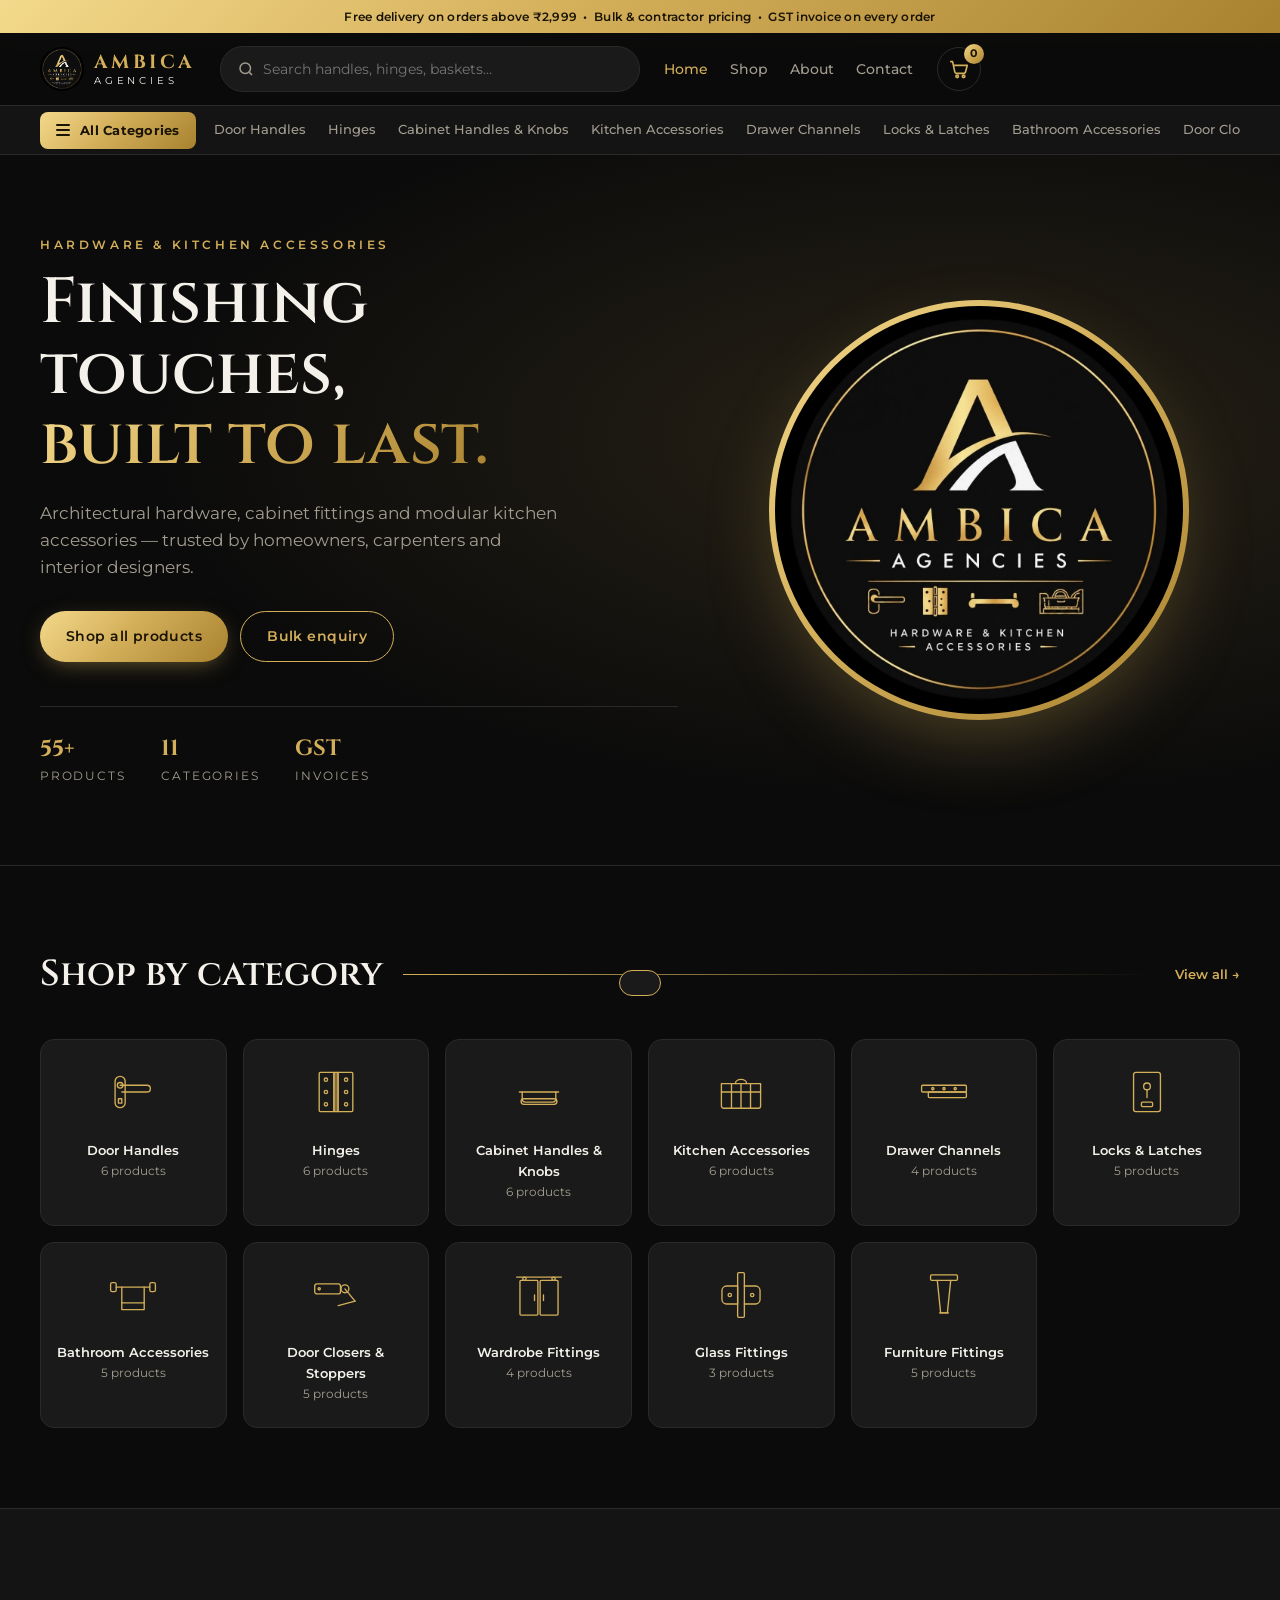
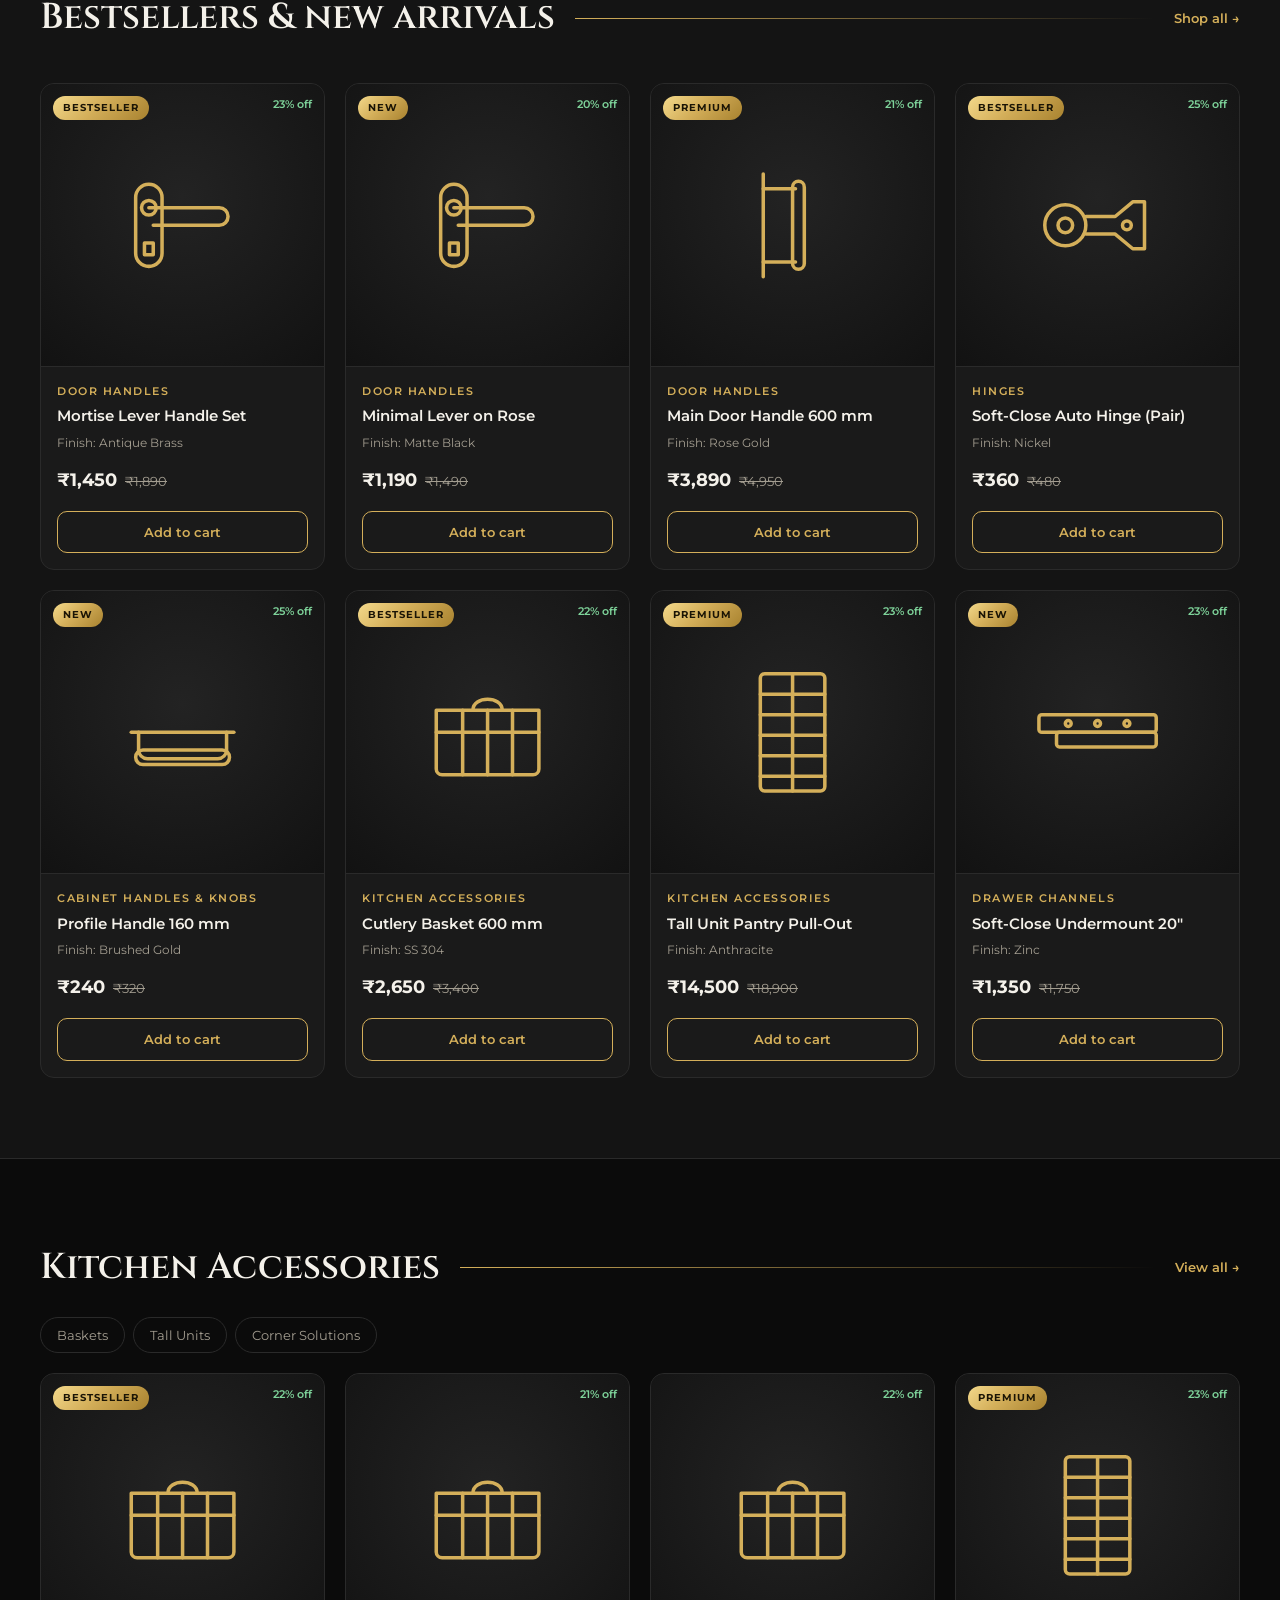
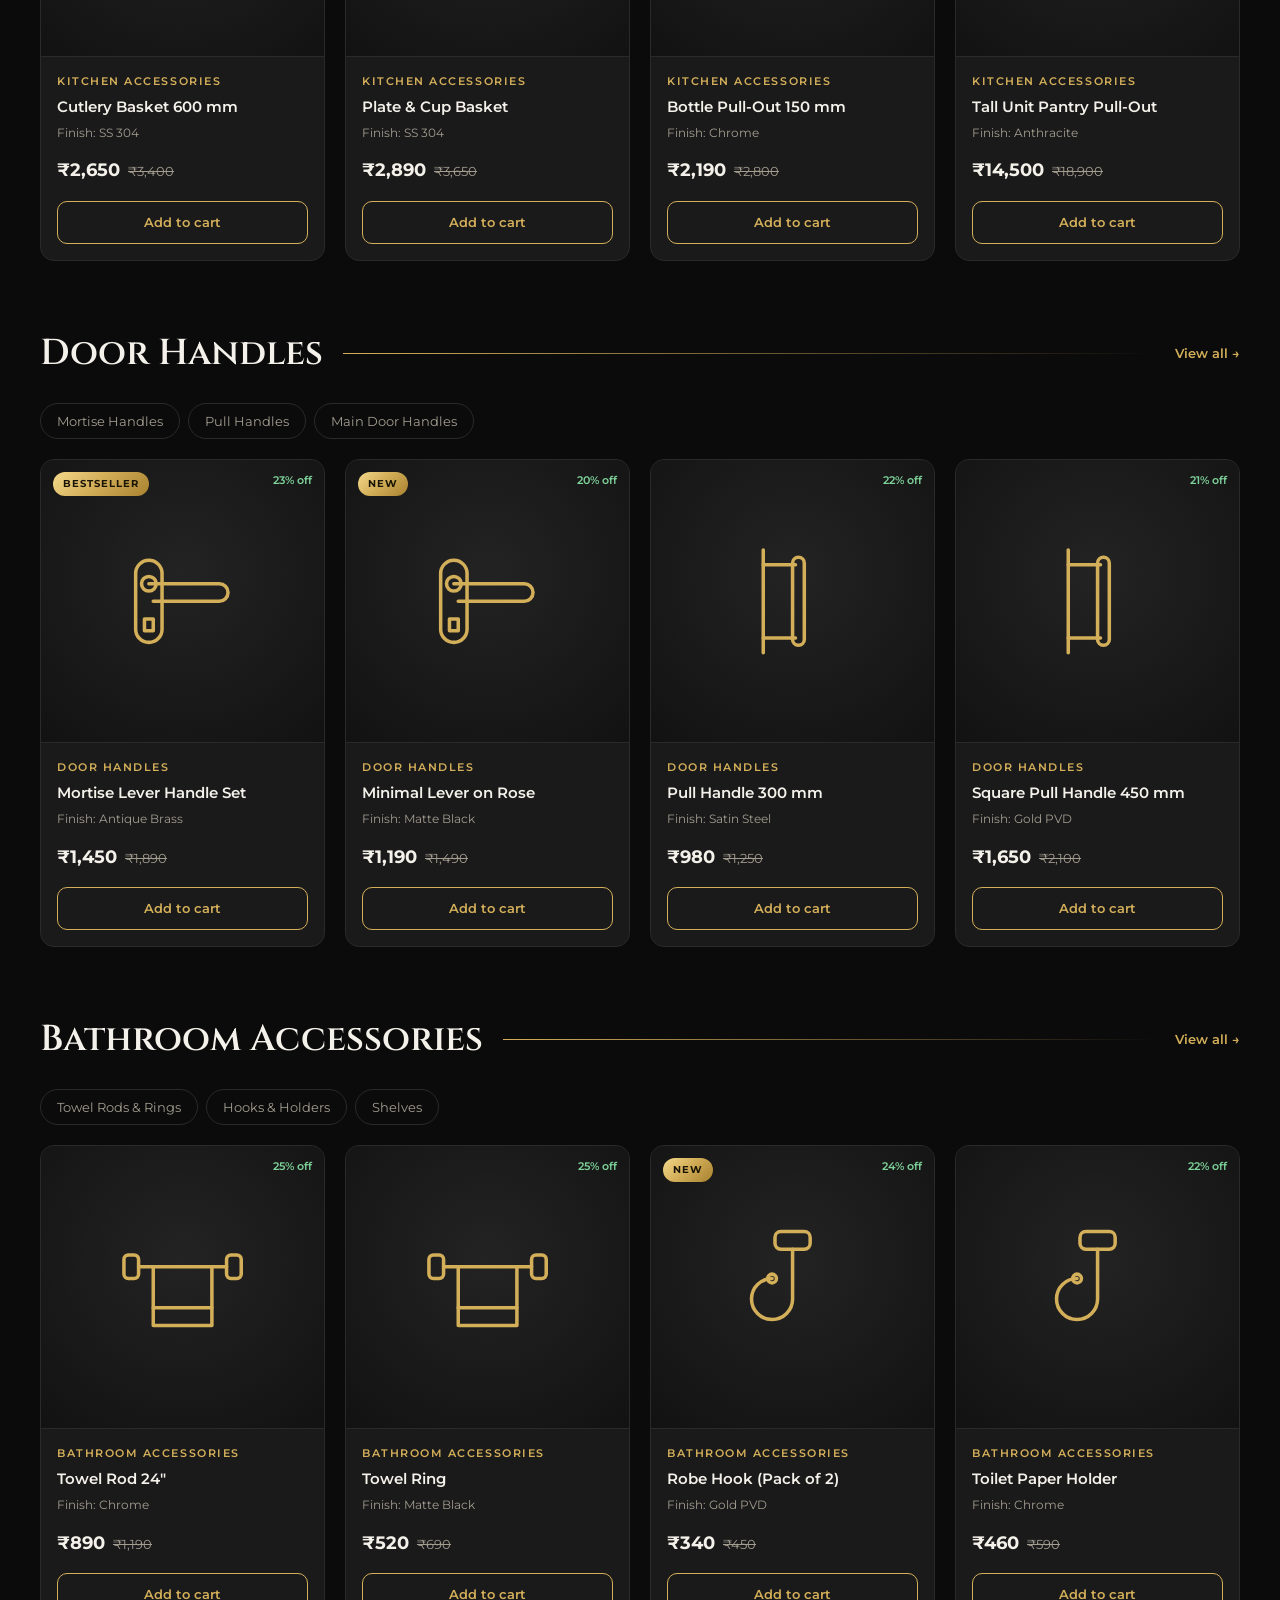
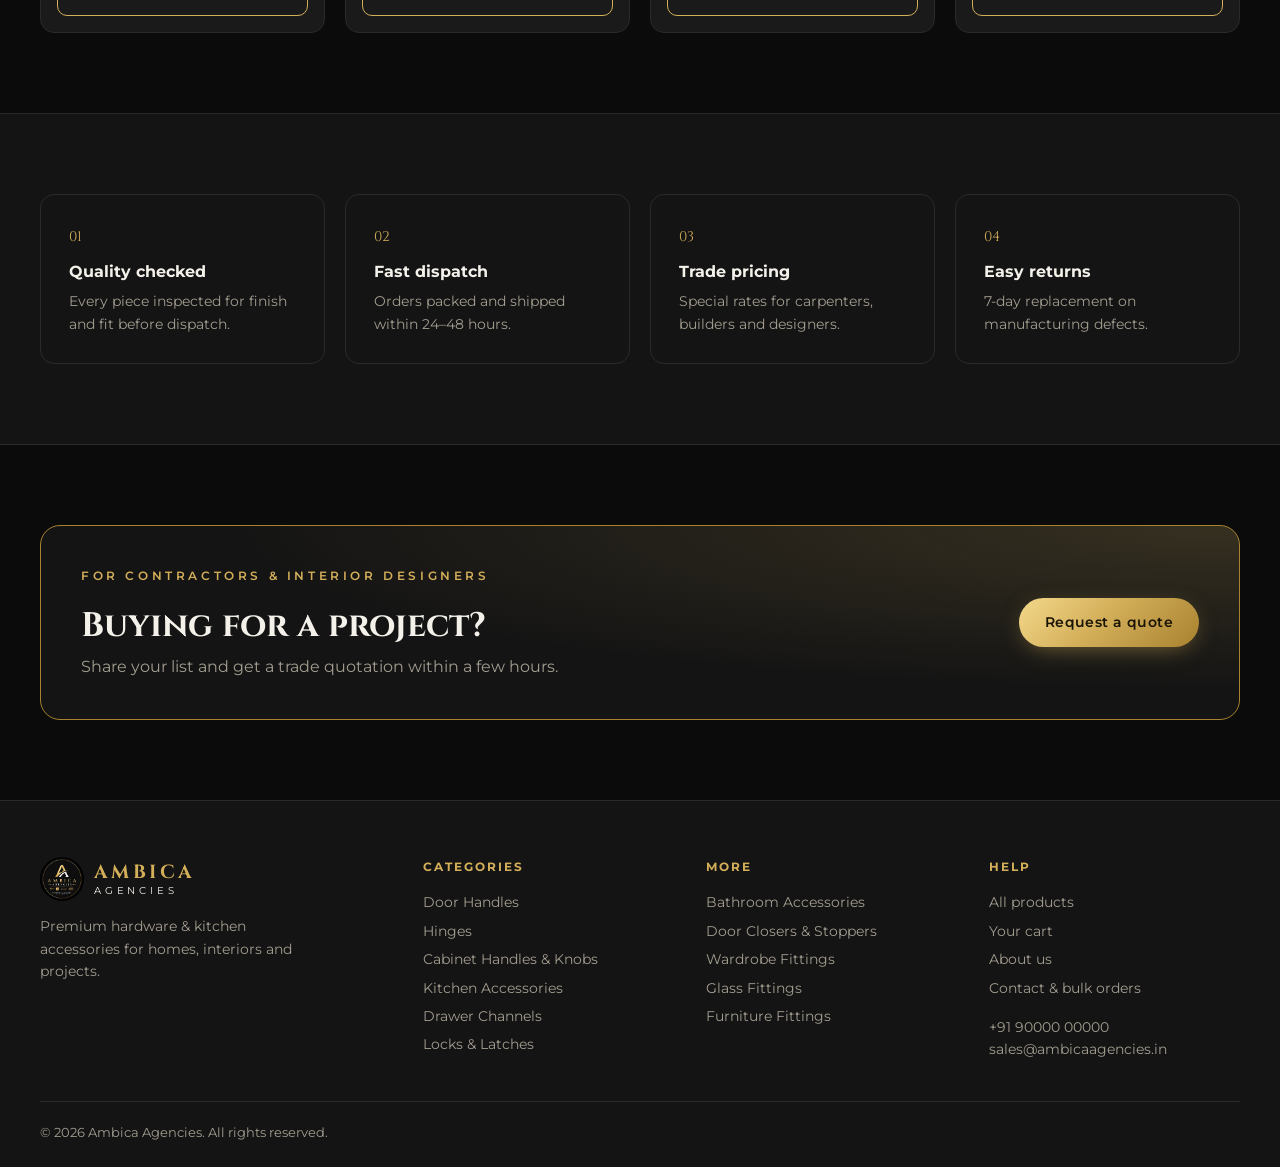
==== index.html @ d41da922 "Add Ambica Agencies online store Multi-page static e-commerce site: home, category/shop pages with f" ====
<!doctype html>
<html lang="en">
<head>
  <meta charset="utf-8" />
  <meta name="viewport" content="width=device-width, initial-scale=1" />
  <title>Ambica Agencies — Hardware & Kitchen Accessories</title>
  <meta name="description" content="Premium door handles, hinges, cabinet pulls, kitchen baskets and furniture hardware. Shop online from Ambica Agencies." />
  <link rel="icon" href="assets/logo.webp" />
  <link rel="preconnect" href="https://fonts.googleapis.com" />
  <link rel="preconnect" href="https://fonts.gstatic.com" crossorigin />
  <link href="https://fonts.googleapis.com/css2?family=Cinzel:wght@500;600;700&family=Montserrat:wght@400;500;600;700&display=swap" rel="stylesheet" />
  <link rel="stylesheet" href="css/styles.css" />
</head>
<body>
  <div id="site-header"></div>

  <main>
    <section class="hero">
      <div class="container hero-inner">
        <div class="hero-copy">
          <p class="eyebrow">Hardware & Kitchen Accessories</p>
          <h1>Finishing touches,<br /><span class="gold">built to last.</span></h1>
          <p class="lead">Architectural hardware, cabinet fittings and modular kitchen accessories — trusted by homeowners, carpenters and interior designers.</p>
          <div class="hero-cta">
            <a href="shop.html" class="btn btn-gold">Shop all products</a>
            <a href="contact.html" class="btn btn-ghost">Bulk enquiry</a>
          </div>
          <ul class="trust">
            <li><b id="productTotal">50+</b><span>Products</span></li>
            <li><b id="catTotal">11</b><span>Categories</span></li>
            <li><b>GST</b><span>Invoices</span></li>
          </ul>
        </div>
        <div class="hero-art">
          <div class="ring"><img src="assets/logo.webp" alt="Ambica Agencies logo" /></div>
        </div>
      </div>
    </section>

    <section class="section">
      <div class="container">
        <div class="section-head">
          <h2>Shop by category</h2>
          <span class="rule"></span>
          <a href="shop.html" class="see-all">View all →</a>
        </div>
        <div class="cat-grid" id="catGrid"></div>
      </div>
    </section>

    <section class="section section-alt">
      <div class="container">
        <div class="section-head">
          <h2>Bestsellers & new arrivals</h2>
          <span class="rule"></span>
          <a href="shop.html" class="see-all">Shop all →</a>
        </div>
        <div class="grid" id="featuredGrid"></div>
      </div>
    </section>

    <section class="section">
      <div class="container" id="catRows"></div>
    </section>

    <section class="section section-alt features">
      <div class="container feat-grid">
        <div class="feat"><span>01</span><h3>Quality checked</h3><p>Every piece inspected for finish and fit before dispatch.</p></div>
        <div class="feat"><span>02</span><h3>Fast dispatch</h3><p>Orders packed and shipped within 24–48 hours.</p></div>
        <div class="feat"><span>03</span><h3>Trade pricing</h3><p>Special rates for carpenters, builders and designers.</p></div>
        <div class="feat"><span>04</span><h3>Easy returns</h3><p>7-day replacement on manufacturing defects.</p></div>
      </div>
    </section>

    <section class="section">
      <div class="container cta-band">
        <div>
          <p class="eyebrow">For contractors & interior designers</p>
          <h2>Buying for a project?</h2>
          <p class="muted">Share your list and get a trade quotation within a few hours.</p>
        </div>
        <a href="contact.html" class="btn btn-gold">Request a quote</a>
      </div>
    </section>
  </main>

  <div id="site-footer"></div>

  <script src="js/data.js"></script>
  <script src="js/common.js"></script>
  <script>
    renderLayout("home");
    $("#productTotal").textContent = PRODUCTS.length + "+";
    $("#catTotal").textContent = CATEGORIES.length;

    $("#catGrid").innerHTML = CATEGORIES.map((c) => {
      const n = PRODUCTS.filter((x) => x.cat === c.id).length;
      return `<a href="${catUrl(c.id)}" class="cat">${icon(c.icon)}<h3>${c.name}</h3><p>${n} products</p></a>`;
    }).join("");

    $("#featuredGrid").innerHTML = PRODUCTS.filter((x) => x.badge).slice(0, 8).map(productCard).join("");

    // A few category showcase rows
    $("#catRows").innerHTML = ["kitchen", "door-handles", "bathroom"].map((id) => {
      const c = getCategory(id);
      return `<div class="cat-row">
        <div class="section-head"><h2>${c.name}</h2><span class="rule"></span><a href="${catUrl(id)}" class="see-all">View all →</a></div>
        <div class="sub-pills">${c.subs.map(([s, n]) => `<a href="${catUrl(id, s)}">${n}</a>`).join("")}</div>
        <div class="grid">${PRODUCTS.filter((x) => x.cat === id).slice(0, 4).map(productCard).join("")}</div>
      </div>`;
    }).join("");
  </script>
</body>
</html>
---- css/styles.css ----
:root {
  --black: #0b0b0b;
  --ink: #141414;
  --panel: #1a1a1a;
  --line: #2a2a2a;
  --gold: #d4af5a;
  --gold-2: #f3d98b;
  --gold-3: #a8822f;
  --gold-grad: linear-gradient(135deg, #f3d98b 0%, #d4af5a 45%, #a8822f 100%);
  --text: #f4f1ea;
  --muted: #a39d90;
  --cream: #f7f3ea;
  --radius: 14px;
  --serif: "Cinzel", Georgia, serif;
  --sans: "Montserrat", system-ui, sans-serif;
}

* { box-sizing: border-box; margin: 0; padding: 0; }
html { scroll-behavior: smooth; }
body { font-family: var(--sans); background: var(--black); color: var(--text); line-height: 1.6; -webkit-font-smoothing: antialiased; }
img { max-width: 100%; display: block; }
a { color: inherit; text-decoration: none; }
button { font: inherit; cursor: pointer; border: 0; background: none; color: inherit; }
.container { width: min(1200px, 100% - 32px); margin-inline: auto; }
.gold { background: var(--gold-grad); -webkit-background-clip: text; background-clip: text; color: transparent; }

.topbar { background: var(--gold-grad); color: #1a1405; font-size: 12px; font-weight: 600; text-align: center; padding: 7px 16px; letter-spacing: .02em; }

/* Header */
.header { position: sticky; top: 0; z-index: 30; background: rgba(11,11,11,.92); backdrop-filter: blur(10px); border-bottom: 1px solid var(--line); }
.header-inner { display: flex; align-items: center; gap: 24px; height: 72px; }
.brand { display: flex; align-items: center; gap: 10px; flex-shrink: 0; }
.brand img { width: 44px; height: 44px; border-radius: 50%; }
.brand-text { display: flex; flex-direction: column; line-height: 1; }
.brand-text b { font-family: var(--serif); font-size: 19px; letter-spacing: .18em; color: var(--gold); }
.brand-text small { font-size: 10px; letter-spacing: .38em; color: var(--text); margin-top: 4px; }
.search { flex: 1; max-width: 420px; display: flex; align-items: center; gap: 8px; background: var(--panel); border: 1px solid var(--line); border-radius: 999px; padding: 0 16px; transition: border-color .2s; }
.search:focus-within { border-color: var(--gold); }
.search svg { width: 18px; height: 18px; fill: none; stroke: var(--muted); stroke-width: 2; }
.search input { flex: 1; background: none; border: 0; outline: 0; color: var(--text); padding: 11px 0; font: inherit; font-size: 14px; }
.nav { display: flex; gap: 22px; font-size: 14px; font-weight: 500; }
.nav a { color: var(--muted); transition: color .2s; }
.nav a:hover, .nav a.active { color: var(--gold); }
.cart-btn { position: relative; width: 44px; height: 44px; border-radius: 50%; border: 1px solid var(--line); display: grid; place-items: center; transition: border-color .2s; }
.cart-btn:hover { border-color: var(--gold); }
.cart-btn svg { width: 22px; height: 22px; fill: none; stroke: var(--gold); stroke-width: 1.8; stroke-linecap: round; stroke-linejoin: round; }
.cart-count { position: absolute; top: -4px; right: -4px; min-width: 20px; height: 20px; padding: 0 5px; border-radius: 999px; background: var(--gold-grad); color: #1a1405; font-size: 11px; font-weight: 700; display: grid; place-items: center; }
.cart-count.bump { animation: bump .35s ease; }
@keyframes bump { 50% { transform: scale(1.35); } }

/* Buttons */
.btn { display: inline-flex; align-items: center; justify-content: center; gap: 8px; padding: 13px 26px; border-radius: 999px; font-weight: 600; font-size: 14px; letter-spacing: .03em; transition: transform .15s, box-shadow .2s, background .2s; }
.btn:active { transform: scale(.97); }
.btn-gold { background: var(--gold-grad); color: #1a1405; box-shadow: 0 6px 24px -8px rgba(212,175,90,.6); }
.btn-gold:hover { box-shadow: 0 8px 30px -6px rgba(212,175,90,.8); }
.btn-ghost { border: 1px solid var(--gold); color: var(--gold); }
.btn-ghost:hover { background: rgba(212,175,90,.1); }
.btn-block { width: 100%; }

/* Hero */
.hero { position: relative; overflow: hidden; background: radial-gradient(ellipse at 75% 40%, rgba(212,175,90,.14), transparent 60%), var(--black); border-bottom: 1px solid var(--line); }
.hero-inner { display: grid; grid-template-columns: 1.1fr .9fr; gap: 40px; align-items: center; padding: 80px 0; }
.eyebrow { font-size: 12px; letter-spacing: .3em; text-transform: uppercase; color: var(--gold); font-weight: 600; margin-bottom: 14px; }
.hero h1 { font-family: var(--serif); font-size: clamp(36px, 5.5vw, 64px); line-height: 1.1; font-weight: 600; margin-bottom: 20px; }
.lead { color: var(--muted); font-size: 17px; max-width: 520px; margin-bottom: 30px; }
.hero-cta { display: flex; gap: 12px; flex-wrap: wrap; }
.trust { list-style: none; display: flex; gap: 36px; margin-top: 44px; padding-top: 24px; border-top: 1px solid var(--line); }
.trust li { display: flex; flex-direction: column; }
.trust b { font-family: var(--serif); font-size: 22px; color: var(--gold); }
.trust span { font-size: 12px; color: var(--muted); text-transform: uppercase; letter-spacing: .15em; }
.hero-art { display: grid; place-items: center; }
.ring { width: min(420px, 100%); aspect-ratio: 1; border-radius: 50%; padding: 6px; background: var(--gold-grad); box-shadow: 0 30px 80px -20px rgba(212,175,90,.35); animation: float 6s ease-in-out infinite; }
.ring img { width: 100%; height: 100%; border-radius: 50%; object-fit: cover; }
@keyframes float { 50% { transform: translateY(-12px); } }

/* Sections */
.section { padding: 80px 0; }
.section-alt { background: var(--ink); border-block: 1px solid var(--line); }
.section-head { display: flex; align-items: center; gap: 20px; margin-bottom: 36px; }
.section-head h2, .about h2, .contact h2 { font-family: var(--serif); font-size: clamp(26px, 3vw, 36px); font-weight: 600; }
.rule { flex: 1; height: 1px; background: linear-gradient(90deg, var(--gold), transparent); }

/* Categories */
.cat-grid { display: grid; grid-template-columns: repeat(auto-fill, minmax(170px, 1fr)); gap: 16px; }
.cat { background: var(--panel); border: 1px solid var(--line); border-radius: var(--radius); padding: 24px 14px; text-align: center; transition: border-color .2s, transform .2s; }
.cat:hover { border-color: var(--gold); transform: translateY(-4px); }
.cat svg { width: 56px; height: 56px; margin: 0 auto 12px; }
.cat h3 { font-size: 13px; font-weight: 600; }
.cat p { font-size: 12px; color: var(--muted); }
.icon-svg { fill: none; stroke: var(--gold); stroke-width: 2.4; stroke-linecap: round; stroke-linejoin: round; }

/* Toolbar */
.toolbar { display: flex; justify-content: space-between; align-items: center; gap: 16px; flex-wrap: wrap; margin-bottom: 12px; }
.chips { display: flex; gap: 8px; flex-wrap: wrap; }
.chip { padding: 8px 16px; border-radius: 999px; border: 1px solid var(--line); font-size: 13px; font-weight: 500; color: var(--muted); transition: all .2s; }
.chip:hover { color: var(--text); border-color: var(--muted); }
.chip.active { background: var(--gold-grad); color: #1a1405; border-color: transparent; }
.sort { font-size: 13px; color: var(--muted); display: flex; align-items: center; gap: 8px; }
.sort select, .form input, .form textarea, .form select { background: var(--panel); color: var(--text); border: 1px solid var(--line); border-radius: 10px; padding: 9px 12px; font: inherit; font-size: 14px; outline: 0; }
.sort select:focus, .form input:focus, .form textarea:focus { border-color: var(--gold); }
.result-count { font-size: 13px; color: var(--muted); margin-bottom: 20px; }

/* Product grid */
.grid { display: grid; grid-template-columns: repeat(auto-fill, minmax(240px, 1fr)); gap: 20px; }
.card { background: var(--panel); border: 1px solid var(--line); border-radius: var(--radius); }
.product { display: flex; flex-direction: column; overflow: hidden; transition: border-color .2s, transform .2s, box-shadow .2s; }
.product:hover { border-color: rgba(212,175,90,.6); transform: translateY(-4px); box-shadow: 0 20px 40px -20px rgba(0,0,0,.8); }
.thumb { position: relative; aspect-ratio: 1; background: radial-gradient(circle at 50% 40%, #232323, #121212); display: grid; place-items: center; cursor: pointer; border-bottom: 1px solid var(--line); }
.thumb svg { width: 52%; height: 52%; transition: transform .3s; }
.product:hover .thumb svg { transform: scale(1.06); }
.badge { position: absolute; top: 12px; left: 12px; font-size: 10px; font-weight: 700; letter-spacing: .1em; text-transform: uppercase; padding: 4px 10px; border-radius: 999px; background: var(--gold-grad); color: #1a1405; }
.off { position: absolute; top: 12px; right: 12px; font-size: 11px; font-weight: 600; color: #7ed39a; }
.p-body { padding: 16px; display: flex; flex-direction: column; gap: 6px; flex: 1; }
.p-cat { display: block; font-size: 11px; color: var(--gold); text-transform: uppercase; letter-spacing: .14em; font-weight: 600; }
.p-name { display: block; font-size: 15px; font-weight: 600; line-height: 1.35; cursor: pointer; }
.p-finish { font-size: 12px; color: var(--muted); }
.p-price { display: flex; align-items: baseline; gap: 8px; margin-top: auto; padding-top: 8px; }
.p-price b { font-size: 18px; }
.p-price s { font-size: 13px; color: var(--muted); }
.add-btn { margin-top: 10px; padding: 10px; border-radius: 10px; border: 1px solid var(--gold); color: var(--gold); font-weight: 600; font-size: 13px; transition: all .2s; }
.add-btn:hover { background: var(--gold-grad); color: #1a1405; border-color: transparent; }
.empty { grid-column: 1/-1; text-align: center; color: var(--muted); padding: 60px 0; }

/* Features */
.feat-grid { display: grid; grid-template-columns: repeat(4, 1fr); gap: 20px; }
.feat { padding: 28px; border: 1px solid var(--line); border-radius: var(--radius); }
.feat span { font-family: var(--serif); color: var(--gold); font-size: 14px; }
.feat h3 { font-size: 16px; margin: 10px 0 6px; }
.feat p { font-size: 14px; color: var(--muted); }

/* About & contact */
.about { display: grid; grid-template-columns: 1.4fr .6fr; gap: 60px; align-items: center; }
.about p:not(.eyebrow) { color: var(--muted); margin-top: 16px; font-size: 16px; max-width: 640px; }
.about-logo { width: 240px; border-radius: 50%; justify-self: center; opacity: .95; }
.contact { display: grid; grid-template-columns: 1fr 1fr; gap: 48px; align-items: start; }
.contact-list { list-style: none; margin-top: 24px; display: grid; gap: 18px; }
.contact-list li { display: flex; flex-direction: column; }
.contact-list b { font-size: 12px; text-transform: uppercase; letter-spacing: .15em; color: var(--gold); }
.contact-list span { color: var(--muted); }
.form { padding: 28px; display: grid; gap: 12px; }
.form h3 { font-family: var(--serif); font-size: 20px; margin-bottom: 4px; }
.form textarea { resize: vertical; }


/* Shared bits reused by cart & checkout */
.qty { display: inline-flex; align-items: center; border: 1px solid var(--line); border-radius: 999px; }
.qty button { width: 34px; height: 34px; font-size: 16px; color: var(--gold); }
.qty span { min-width: 28px; text-align: center; font-weight: 600; font-size: 14px; }
.line-item { display: grid; grid-template-columns: 72px 1fr auto; gap: 16px; align-items: center; padding: 16px 0; border-bottom: 1px solid var(--line); }
.line-item:last-child { border-bottom: 0; }
.mini { width: 72px; height: 72px; border-radius: 10px; background: #1d1d1d; display: grid; place-items: center; flex-shrink: 0; }
.mini svg { width: 68%; height: 68%; }
.line-item h4 { font-size: 15px; font-weight: 600; line-height: 1.3; }
.line-item h4:hover { color: var(--gold); }
.line-item small { color: var(--muted); font-size: 12px; display: block; margin: 2px 0 8px; }
.line-item .right { text-align: right; display: grid; gap: 6px; justify-items: end; }
.remove { font-size: 12px; color: var(--muted); text-decoration: underline; }
.remove:hover { color: #e57373; }
.sum-row { display: flex; justify-content: space-between; font-size: 14px; color: var(--muted); }
.sum-row.total { color: var(--text); font-weight: 700; font-size: 17px; padding-top: 10px; border-top: 1px dashed var(--line); }
.sum-row small { font-weight: 400; color: var(--muted); font-size: 12px; }
.ship-note { font-size: 12px; color: var(--gold); }
.pay-opts { display: grid; gap: 8px; }
.checkout-form .pay-opt { display: flex; align-items: center; gap: 10px; border: 1px solid var(--line); border-radius: 10px; padding: 12px 14px; font-size: 14px; color: var(--text); cursor: pointer; flex-wrap: wrap; }
.pay-opt:has(input:checked) { border-color: var(--gold); background: rgba(212,175,90,.07); }
.form .pay-opt input { accent-color: var(--gold); width: 16px; height: 16px; padding: 0; margin: 0; }
.back-link { font-size: 13px; color: var(--muted); text-decoration: underline; justify-self: start; }
.success { text-align: center; padding: 56px 24px; display: grid; gap: 14px; justify-items: center; max-width: 620px; margin: 0 auto; }
.success h2 { font-family: var(--serif); }
.success .tick { width: 72px; height: 72px; border-radius: 50%; background: var(--gold-grad); display: grid; place-items: center; color: #1a1405; font-size: 34px; font-weight: 700; }

.toast { position: fixed; bottom: 24px; left: 50%; transform: translate(-50%, 120px); background: var(--panel); border: 1px solid var(--gold); color: var(--text); padding: 12px 20px; border-radius: 999px; font-size: 14px; z-index: 60; transition: transform .3s; white-space: nowrap; }
.toast.show { transform: translate(-50%, 0); }
.toast a { color: var(--gold); font-weight: 600; margin-left: 8px; text-decoration: underline; }

/* ---------- Category bar & mega menu ---------- */
.catnav { background: var(--ink); border-bottom: 1px solid var(--line); position: sticky; top: 72px; z-index: 25; }
.catnav-inner { display: flex; align-items: center; gap: 18px; height: 48px; }
.allcats { position: relative; flex-shrink: 0; height: 100%; display: flex; align-items: center; }
.allcats-btn { display: flex; align-items: center; gap: 10px; background: var(--gold-grad); color: #1a1405; font-weight: 700; font-size: 13px; padding: 8px 16px; border-radius: 8px; letter-spacing: .02em; }
.burger, .burger::before, .burger::after { display: block; width: 14px; height: 2px; background: currentColor; border-radius: 2px; position: relative; }
.burger::before, .burger::after { content: ""; position: absolute; left: 0; }
.burger::before { top: -5px; } .burger::after { top: 5px; }
.mega { position: absolute; top: 100%; left: 0; width: min(960px, calc(100vw - 32px)); background: var(--ink); border: 1px solid var(--line); border-radius: 0 0 var(--radius) var(--radius); padding: 24px; display: grid; grid-template-columns: repeat(4, 1fr); gap: 22px 28px; box-shadow: 0 30px 60px -20px rgba(0,0,0,.9); opacity: 0; visibility: hidden; transform: translateY(6px); transition: opacity .18s, transform .18s, visibility .18s; }
.allcats.open .mega { opacity: 1; visibility: visible; transform: none; }
@media (hover: hover) { .allcats:hover .mega { opacity: 1; visibility: visible; transform: none; } }
.mega-col { display: grid; gap: 6px; align-content: start; }
.mega-col a { font-size: 13px; color: var(--muted); }
.mega-col a:hover { color: var(--gold); }
.mega-title { display: flex; align-items: center; gap: 8px; color: var(--text) !important; font-weight: 600; font-size: 14px !important; margin-bottom: 4px; }
.mega-title svg { width: 26px; height: 26px; }
.catnav-links { display: flex; gap: 22px; overflow-x: auto; scrollbar-width: none; height: 100%; align-items: center; }
.catnav-links::-webkit-scrollbar { display: none; }
.catnav-links a { white-space: nowrap; font-size: 13px; color: var(--muted); font-weight: 500; height: 100%; display: flex; align-items: center; border-bottom: 2px solid transparent; }
.catnav-links a:hover { color: var(--text); }
.catnav-links a.active { color: var(--gold); border-bottom-color: var(--gold); }

/* ---------- Page hero, breadcrumbs, pills ---------- */
.muted { color: var(--muted); }
.small { font-size: 13px; }
.see-all { font-size: 13px; color: var(--gold); font-weight: 600; white-space: nowrap; }
.page-hero { padding: 36px 0 32px; background: radial-gradient(ellipse at 85% 0%, rgba(212,175,90,.12), transparent 55%), var(--black); border-bottom: 1px solid var(--line); }
.page-hero h1 { font-family: var(--serif); font-size: clamp(28px, 4vw, 42px); font-weight: 600; line-height: 1.15; }
.page-hero-row { display: flex; align-items: center; gap: 20px; }
.page-hero-row p { margin-top: 6px; max-width: 620px; }
.page-hero-icon { width: 76px; height: 76px; flex-shrink: 0; border-radius: 50%; border: 1px solid var(--gold-3); display: grid; place-items: center; background: #151515; }
.page-hero-icon svg { width: 60%; height: 60%; }
.crumbs { font-size: 12px; color: var(--muted); margin-bottom: 14px; display: flex; flex-wrap: wrap; gap: 8px; align-items: center; }
.crumbs a:hover { color: var(--gold); }
.crumbs span { color: var(--text); }
.crumbs i { font-style: normal; color: var(--gold-3); }
.sub-pills { display: flex; gap: 8px; flex-wrap: wrap; margin-top: 20px; }
.cat-row .sub-pills { margin: -16px 0 20px; }
.cat-row + .cat-row { margin-top: 64px; }
.sub-pills a { padding: 7px 16px; border-radius: 999px; border: 1px solid var(--line); font-size: 13px; color: var(--muted); transition: all .2s; white-space: nowrap; }
.sub-pills a:hover { color: var(--text); border-color: var(--muted); }
.sub-pills a.active { background: var(--gold-grad); color: #1a1405; border-color: transparent; font-weight: 600; }

/* ---------- Shop layout ---------- */
.shop-section { padding-top: 36px; }
.shop-layout { display: grid; grid-template-columns: 250px 1fr; gap: 32px; align-items: start; }
.filters { position: sticky; top: 136px; display: grid; gap: 22px; max-height: calc(100vh - 156px); overflow-y: auto; padding-right: 6px; }
.filter-group h4 { font-size: 12px; text-transform: uppercase; letter-spacing: .16em; color: var(--gold); margin-bottom: 10px; }
.cat-list { display: grid; gap: 2px; }
.cat-list a { display: flex; justify-content: space-between; font-size: 14px; color: var(--muted); padding: 6px 10px; border-radius: 8px; }
.cat-list a span { font-size: 12px; opacity: .7; }
.cat-list a:hover { color: var(--text); background: var(--panel); }
.cat-list a.active { color: var(--gold); background: rgba(212,175,90,.08); font-weight: 600; }
.checks { display: grid; gap: 8px; }
.checks label { display: flex; gap: 10px; align-items: center; font-size: 14px; color: var(--muted); cursor: pointer; }
.checks input { accent-color: var(--gold); width: 16px; height: 16px; }
.clear-link { font-size: 13px; color: var(--muted); text-decoration: underline; justify-self: start; }
.filter-toggle { display: none; }
.shop-main .toolbar { margin-bottom: 18px; }
.shop-main .result-count { margin: 0; }

/* ---------- Product page ---------- */
.pdp-section { padding-top: 32px; }
.pdp { display: grid; grid-template-columns: 1fr 1fr; gap: 48px; align-items: start; }
.pdp-media { position: sticky; top: 140px; aspect-ratio: 1; border-radius: 18px; border: 1px solid var(--line); background: radial-gradient(circle at 50% 40%, #252525, #111); display: grid; place-items: center; }
.pdp-media svg { width: 55%; height: 55%; }
.pdp-media img { width: 100%; height: 100%; object-fit: cover; border-radius: 18px; }
.pdp-info { display: grid; gap: 14px; }
.pdp-info h1 { font-family: var(--serif); font-size: clamp(26px, 3.2vw, 38px); line-height: 1.15; font-weight: 600; }
.pdp-price { display: flex; align-items: baseline; gap: 12px; flex-wrap: wrap; }
.pdp-price b { font-size: 30px; }
.pdp-price s { color: var(--muted); }
.save { font-size: 13px; color: #7ed39a; font-weight: 600; }
.pdp-info .desc { color: var(--muted); font-size: 15px; }
.pdp-actions { display: flex; gap: 12px; flex-wrap: wrap; align-items: center; padding: 8px 0; }
.pdp-actions .btn { flex: 1; min-width: 140px; }
.qty-lg button { width: 42px; height: 46px; font-size: 18px; }
.perks { list-style: none; display: grid; grid-template-columns: 1fr 1fr; gap: 8px; font-size: 13px; color: var(--muted); padding: 16px; border: 1px solid var(--line); border-radius: 12px; }
.specs-table { width: 100%; border-collapse: collapse; font-size: 14px; }
.specs-table th, .specs-table td { text-align: left; padding: 10px 0; border-bottom: 1px solid var(--line); }
.specs-table th { color: var(--muted); font-weight: 500; width: 40%; }
.enquire { font-size: 13px; color: var(--gold); }
.enquire:hover { text-decoration: underline; }

/* ---------- Cart & checkout ---------- */
.cart-layout { display: grid; grid-template-columns: 1fr 360px; gap: 28px; align-items: start; }
.cart-list { padding: 8px 24px; }
.summary { padding: 24px; display: grid; gap: 12px; position: sticky; top: 140px; }
.summary h3, .checkout-form h3 { font-family: var(--serif); font-size: 19px; }
.sum-item { display: grid; grid-template-columns: 48px 1fr auto; gap: 12px; align-items: center; font-size: 13px; padding-bottom: 12px; border-bottom: 1px solid var(--line); }
.sum-item .mini { width: 48px; height: 48px; }
.sum-item small { display: block; color: var(--muted); }
.checkout-form { padding: 28px; gap: 14px; }
.checkout-form label { font-size: 12px; color: var(--muted); display: grid; gap: 6px; }
.checkout-form h3:not(:first-child) { margin-top: 10px; }
.form-row { display: grid; grid-template-columns: 1fr 1fr; gap: 14px; }

.cta-band { display: flex; justify-content: space-between; align-items: center; gap: 24px; flex-wrap: wrap; padding: 40px; border-radius: 20px; border: 1px solid var(--gold-3); background: radial-gradient(ellipse at 100% 0%, rgba(212,175,90,.18), transparent 60%), var(--ink); }
.cta-band h2 { font-family: var(--serif); font-size: clamp(24px, 3vw, 34px); }

/* ---------- Footer ---------- */
.footer { padding: 56px 0 24px; border-top: 1px solid var(--line); background: var(--ink); }
.footer-grid { display: grid; grid-template-columns: 1.4fr 1fr 1fr 1fr; gap: 32px; }
.footer-grid h4 { font-size: 12px; text-transform: uppercase; letter-spacing: .16em; color: var(--gold); margin-bottom: 12px; }
.footer-grid a:not(.brand) { display: block; font-size: 14px; color: var(--muted); padding: 3px 0; }
.footer-grid a:not(.brand):hover { color: var(--gold); }
.footer-about, .footer-contact { font-size: 14px; color: var(--muted); margin-top: 14px; max-width: 280px; }
.footer-bottom { margin-top: 40px; padding-top: 20px; border-top: 1px solid var(--line); font-size: 13px; color: var(--muted); }

/* Responsive */
@media (max-width: 1000px) {
  .nav { display: none; }
  .mega { grid-template-columns: repeat(3, 1fr); }
  .shop-layout { grid-template-columns: 1fr; gap: 16px; }
  .filter-toggle { display: inline-flex; justify-self: start; padding: 9px 20px; }
  .filters { display: none; position: static; max-height: none; grid-template-columns: repeat(auto-fit, minmax(200px, 1fr)); padding: 20px; border: 1px solid var(--line); border-radius: var(--radius); background: var(--panel); }
  .filters.open { display: grid; }
  .cart-layout, .pdp { grid-template-columns: 1fr; }
  .pdp-media, .summary { position: static; }
  .pdp-media { max-width: 520px; width: 100%; margin: 0 auto; }
  .footer-grid { grid-template-columns: 1fr 1fr; }
  .feat-grid { grid-template-columns: repeat(2, 1fr); }
}
@media (max-width: 760px) {
  .header { position: static; }
  .catnav { top: 0; }
  .header-inner { flex-wrap: wrap; height: auto; padding: 12px 0; gap: 12px; }
  .allcats-btn { padding: 8px 12px; }
  .allcats { position: static; }
  .catnav-inner { position: relative; }
  .mega { grid-template-columns: 1fr 1fr; width: 100%; max-height: 70vh; overflow-y: auto; padding: 18px; gap: 18px; }
  .page-hero-icon { width: 56px; height: 56px; }
  .perks, .form-row { grid-template-columns: 1fr; }
  .cart-list { padding: 4px 16px; }
  .line-item { grid-template-columns: 56px 1fr; }
  .line-item .mini { width: 56px; height: 56px; }
  .line-item .right { grid-column: 2; justify-items: start; text-align: left; display: flex; gap: 16px; align-items: center; }
  .cta-band { padding: 28px 20px; }
  .footer-grid { grid-template-columns: 1fr 1fr; gap: 24px; }
  .footer-grid > div:first-child { grid-column: 1 / -1; }
  .search { order: 3; max-width: none; flex-basis: 100%; }
  .brand { margin-right: auto; }
  .hero-inner { grid-template-columns: 1fr; padding: 48px 0; }
  .hero-art { order: -1; }
  .ring { width: 220px; }
  .trust { gap: 24px; }
  .section { padding: 56px 0; }
  .cat-grid { grid-template-columns: repeat(2, 1fr); }
  .cat { padding: 18px 10px; }
  .grid { grid-template-columns: repeat(2, 1fr); gap: 12px; }
  .p-body { padding: 12px; }
  .p-name { font-size: 13px; }
  .feat-grid, .about, .contact { grid-template-columns: 1fr; }
  .about-logo { width: 160px; }
}
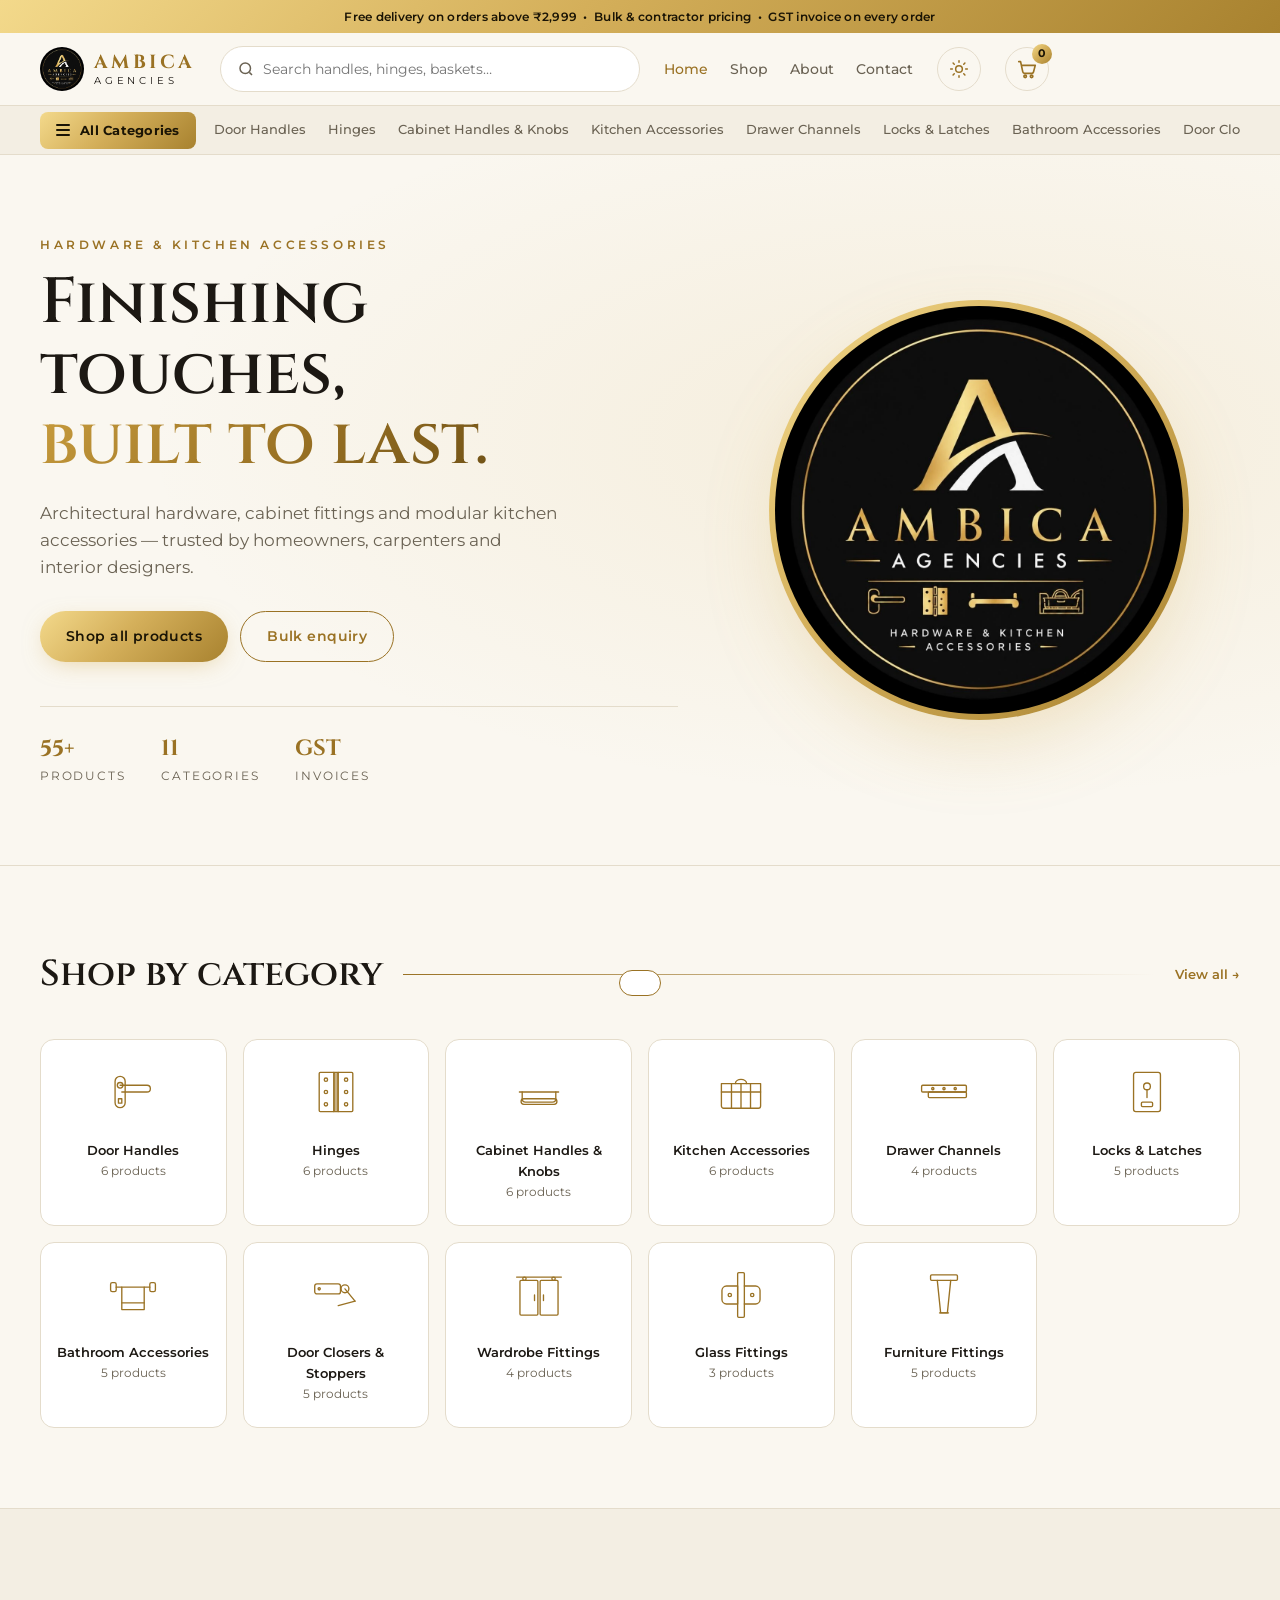
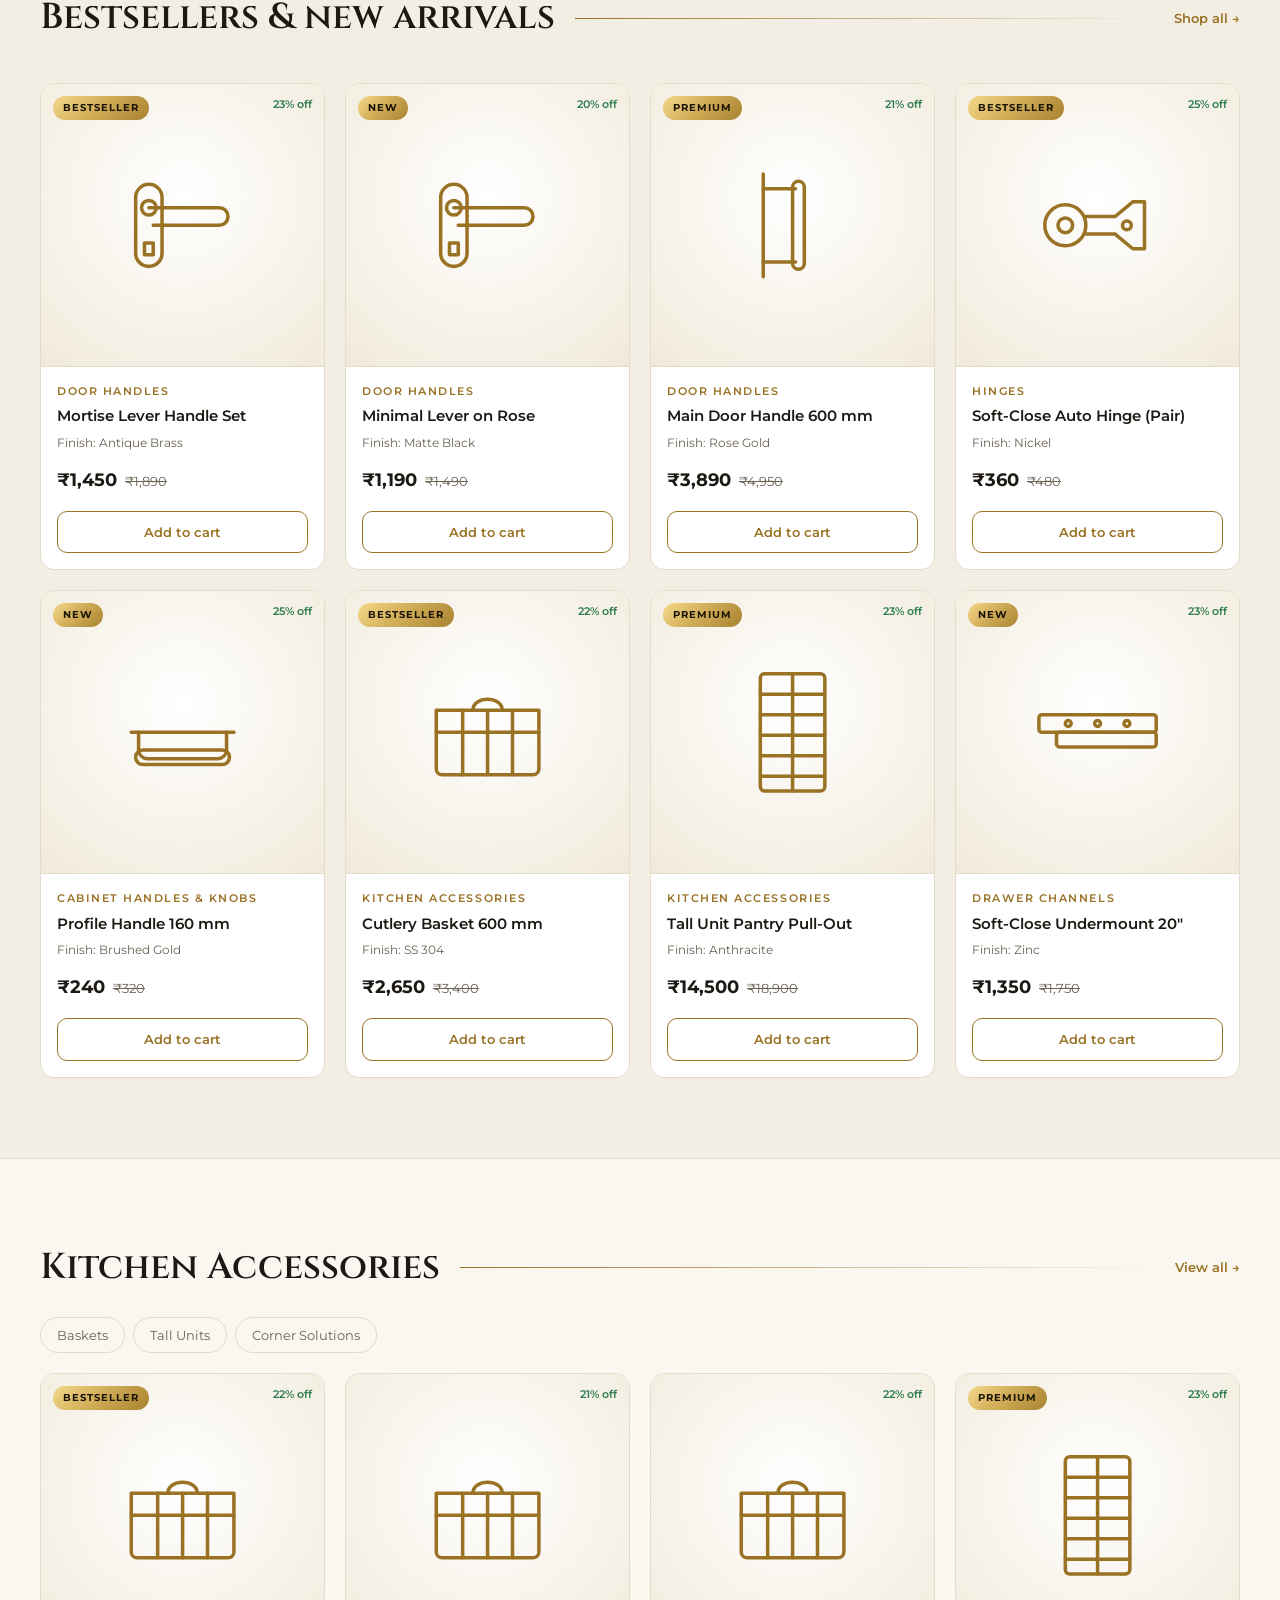
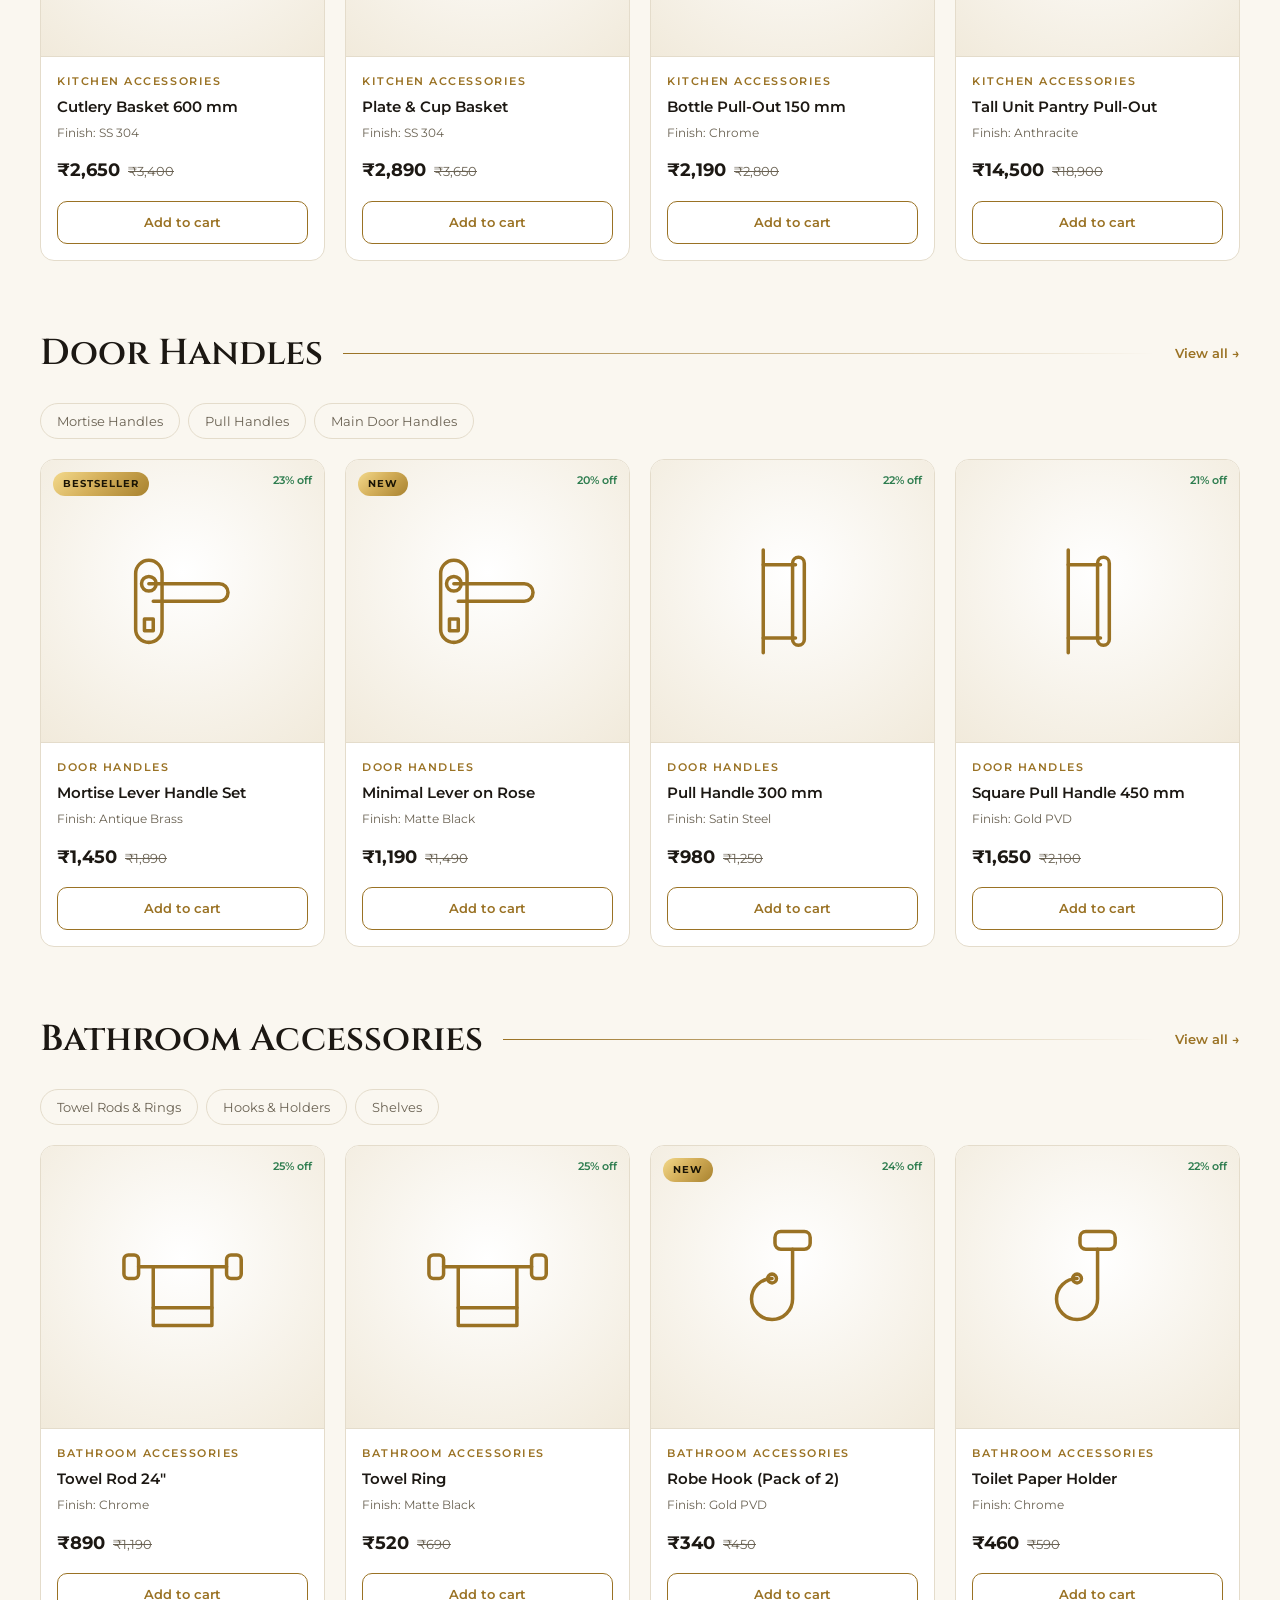
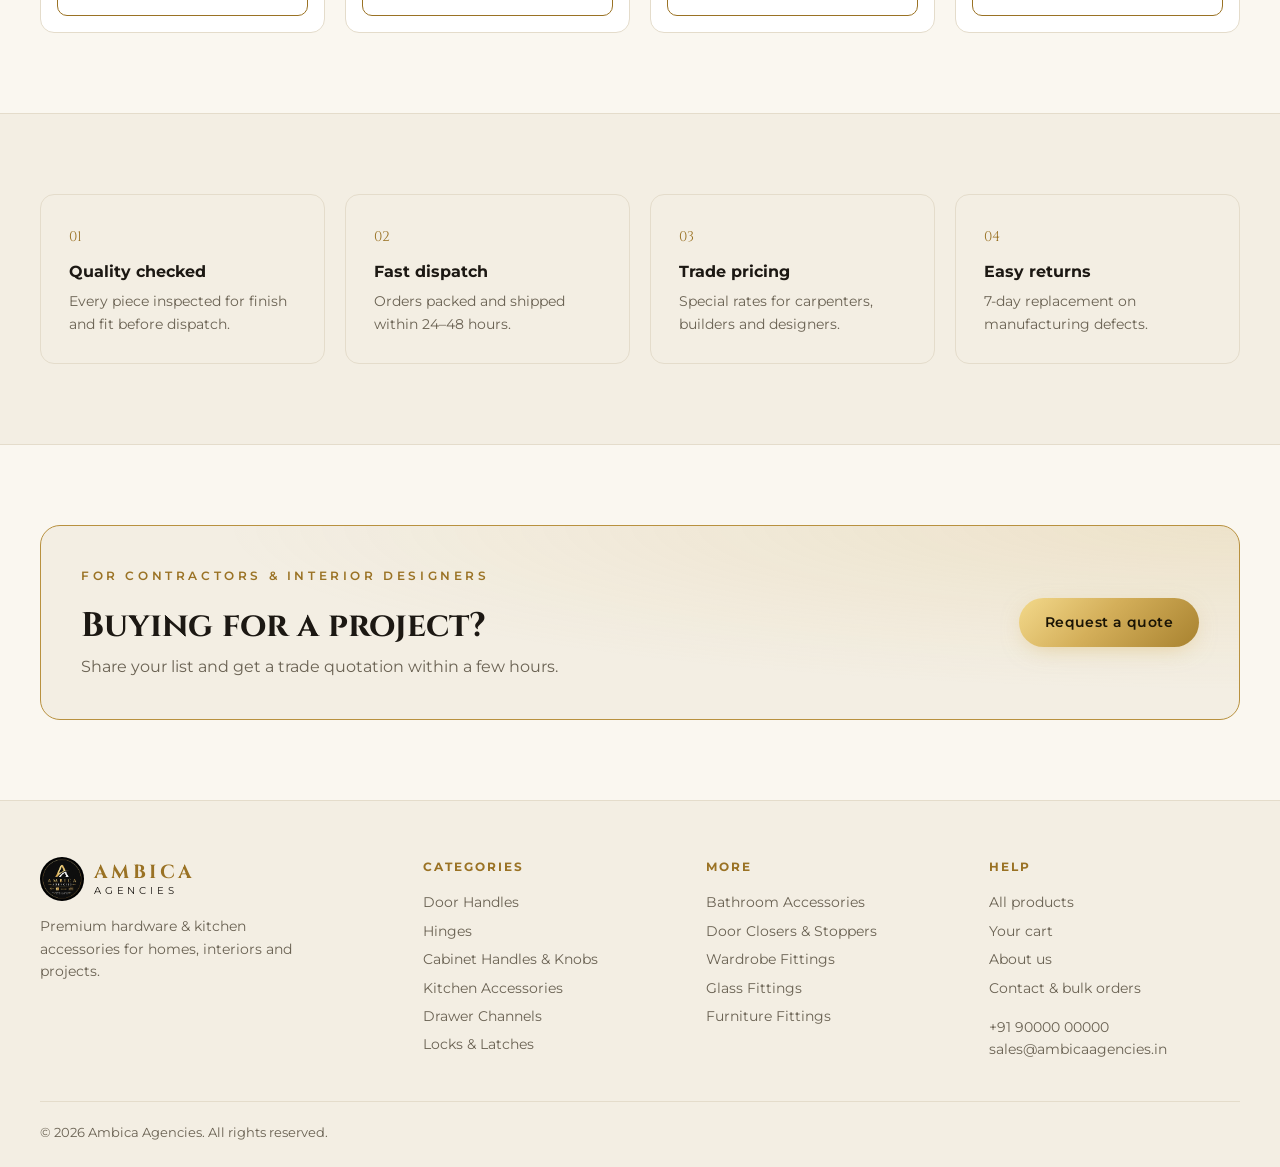
==== commit f97b40f5: "Add light/dark theme toggle Light theme with a sun/moon toggle in the header; the choice is saved an" ====
--- a/index.html
+++ b/index.html
@@ -10,6 +10,7 @@
   <link rel="preconnect" href="https://fonts.gstatic.com" crossorigin />
   <link href="https://fonts.googleapis.com/css2?family=Cinzel:wght@500;600;700&family=Montserrat:wght@400;500;600;700&display=swap" rel="stylesheet" />
   <link rel="stylesheet" href="css/styles.css" />
+  <script src="js/theme.js"></script>
 </head>
 <body>
   <div id="site-header"></div>
--- a/css/styles.css
+++ b/css/styles.css
@@ -13,6 +13,17 @@
   --radius: 14px;
   --serif: "Cinzel", Georgia, serif;
   --sans: "Montserrat", system-ui, sans-serif;
+  --on-gold: #1a1405;
+  --gold-text-grad: var(--gold-grad);
+  --header-bg: rgba(11,11,11,.92);
+  --thumb-1: #242424;
+  --thumb-2: #121212;
+  --mini-bg: #1d1d1d;
+  --success: #7ed39a;
+  --danger: #e57373;
+  --shadow: 0 20px 40px -20px rgba(0,0,0,.8);
+  --shadow-lg: 0 30px 60px -20px rgba(0,0,0,.9);
+  color-scheme: dark;
 }
 
 * { box-sizing: border-box; margin: 0; padding: 0; }
@@ -22,12 +33,12 @@
 a { color: inherit; text-decoration: none; }
 button { font: inherit; cursor: pointer; border: 0; background: none; color: inherit; }
 .container { width: min(1200px, 100% - 32px); margin-inline: auto; }
-.gold { background: var(--gold-grad); -webkit-background-clip: text; background-clip: text; color: transparent; }
-
-.topbar { background: var(--gold-grad); color: #1a1405; font-size: 12px; font-weight: 600; text-align: center; padding: 7px 16px; letter-spacing: .02em; }
+.gold { background: var(--gold-text-grad); -webkit-background-clip: text; background-clip: text; color: transparent; }
+
+.topbar { background: var(--gold-grad); color: var(--on-gold); font-size: 12px; font-weight: 600; text-align: center; padding: 7px 16px; letter-spacing: .02em; }
 
 /* Header */
-.header { position: sticky; top: 0; z-index: 30; background: rgba(11,11,11,.92); backdrop-filter: blur(10px); border-bottom: 1px solid var(--line); }
+.header { position: sticky; top: 0; z-index: 30; background: var(--header-bg); backdrop-filter: blur(10px); border-bottom: 1px solid var(--line); }
 .header-inner { display: flex; align-items: center; gap: 24px; height: 72px; }
 .brand { display: flex; align-items: center; gap: 10px; flex-shrink: 0; }
 .brand img { width: 44px; height: 44px; border-radius: 50%; }
@@ -44,14 +55,14 @@
 .cart-btn { position: relative; width: 44px; height: 44px; border-radius: 50%; border: 1px solid var(--line); display: grid; place-items: center; transition: border-color .2s; }
 .cart-btn:hover { border-color: var(--gold); }
 .cart-btn svg { width: 22px; height: 22px; fill: none; stroke: var(--gold); stroke-width: 1.8; stroke-linecap: round; stroke-linejoin: round; }
-.cart-count { position: absolute; top: -4px; right: -4px; min-width: 20px; height: 20px; padding: 0 5px; border-radius: 999px; background: var(--gold-grad); color: #1a1405; font-size: 11px; font-weight: 700; display: grid; place-items: center; }
+.cart-count { position: absolute; top: -4px; right: -4px; min-width: 20px; height: 20px; padding: 0 5px; border-radius: 999px; background: var(--gold-grad); color: var(--on-gold); font-size: 11px; font-weight: 700; display: grid; place-items: center; }
 .cart-count.bump { animation: bump .35s ease; }
 @keyframes bump { 50% { transform: scale(1.35); } }
 
 /* Buttons */
 .btn { display: inline-flex; align-items: center; justify-content: center; gap: 8px; padding: 13px 26px; border-radius: 999px; font-weight: 600; font-size: 14px; letter-spacing: .03em; transition: transform .15s, box-shadow .2s, background .2s; }
 .btn:active { transform: scale(.97); }
-.btn-gold { background: var(--gold-grad); color: #1a1405; box-shadow: 0 6px 24px -8px rgba(212,175,90,.6); }
+.btn-gold { background: var(--gold-grad); color: var(--on-gold); box-shadow: 0 6px 24px -8px rgba(212,175,90,.6); }
 .btn-gold:hover { box-shadow: 0 8px 30px -6px rgba(212,175,90,.8); }
 .btn-ghost { border: 1px solid var(--gold); color: var(--gold); }
 .btn-ghost:hover { background: rgba(212,175,90,.1); }
@@ -94,7 +105,7 @@
 .chips { display: flex; gap: 8px; flex-wrap: wrap; }
 .chip { padding: 8px 16px; border-radius: 999px; border: 1px solid var(--line); font-size: 13px; font-weight: 500; color: var(--muted); transition: all .2s; }
 .chip:hover { color: var(--text); border-color: var(--muted); }
-.chip.active { background: var(--gold-grad); color: #1a1405; border-color: transparent; }
+.chip.active { background: var(--gold-grad); color: var(--on-gold); border-color: transparent; }
 .sort { font-size: 13px; color: var(--muted); display: flex; align-items: center; gap: 8px; }
 .sort select, .form input, .form textarea, .form select { background: var(--panel); color: var(--text); border: 1px solid var(--line); border-radius: 10px; padding: 9px 12px; font: inherit; font-size: 14px; outline: 0; }
 .sort select:focus, .form input:focus, .form textarea:focus { border-color: var(--gold); }
@@ -104,12 +115,12 @@
 .grid { display: grid; grid-template-columns: repeat(auto-fill, minmax(240px, 1fr)); gap: 20px; }
 .card { background: var(--panel); border: 1px solid var(--line); border-radius: var(--radius); }
 .product { display: flex; flex-direction: column; overflow: hidden; transition: border-color .2s, transform .2s, box-shadow .2s; }
-.product:hover { border-color: rgba(212,175,90,.6); transform: translateY(-4px); box-shadow: 0 20px 40px -20px rgba(0,0,0,.8); }
-.thumb { position: relative; aspect-ratio: 1; background: radial-gradient(circle at 50% 40%, #232323, #121212); display: grid; place-items: center; cursor: pointer; border-bottom: 1px solid var(--line); }
+.product:hover { border-color: rgba(212,175,90,.6); transform: translateY(-4px); box-shadow: var(--shadow); }
+.thumb { position: relative; aspect-ratio: 1; background: radial-gradient(circle at 50% 40%, var(--thumb-1), var(--thumb-2)); display: grid; place-items: center; cursor: pointer; border-bottom: 1px solid var(--line); }
 .thumb svg { width: 52%; height: 52%; transition: transform .3s; }
 .product:hover .thumb svg { transform: scale(1.06); }
-.badge { position: absolute; top: 12px; left: 12px; font-size: 10px; font-weight: 700; letter-spacing: .1em; text-transform: uppercase; padding: 4px 10px; border-radius: 999px; background: var(--gold-grad); color: #1a1405; }
-.off { position: absolute; top: 12px; right: 12px; font-size: 11px; font-weight: 600; color: #7ed39a; }
+.badge { position: absolute; top: 12px; left: 12px; font-size: 10px; font-weight: 700; letter-spacing: .1em; text-transform: uppercase; padding: 4px 10px; border-radius: 999px; background: var(--gold-grad); color: var(--on-gold); }
+.off { position: absolute; top: 12px; right: 12px; font-size: 11px; font-weight: 600; color: var(--success); }
 .p-body { padding: 16px; display: flex; flex-direction: column; gap: 6px; flex: 1; }
 .p-cat { display: block; font-size: 11px; color: var(--gold); text-transform: uppercase; letter-spacing: .14em; font-weight: 600; }
 .p-name { display: block; font-size: 15px; font-weight: 600; line-height: 1.35; cursor: pointer; }
@@ -118,7 +129,7 @@
 .p-price b { font-size: 18px; }
 .p-price s { font-size: 13px; color: var(--muted); }
 .add-btn { margin-top: 10px; padding: 10px; border-radius: 10px; border: 1px solid var(--gold); color: var(--gold); font-weight: 600; font-size: 13px; transition: all .2s; }
-.add-btn:hover { background: var(--gold-grad); color: #1a1405; border-color: transparent; }
+.add-btn:hover { background: var(--gold-grad); color: var(--on-gold); border-color: transparent; }
 .empty { grid-column: 1/-1; text-align: center; color: var(--muted); padding: 60px 0; }
 
 /* Features */
@@ -148,14 +159,14 @@
 .qty span { min-width: 28px; text-align: center; font-weight: 600; font-size: 14px; }
 .line-item { display: grid; grid-template-columns: 72px 1fr auto; gap: 16px; align-items: center; padding: 16px 0; border-bottom: 1px solid var(--line); }
 .line-item:last-child { border-bottom: 0; }
-.mini { width: 72px; height: 72px; border-radius: 10px; background: #1d1d1d; display: grid; place-items: center; flex-shrink: 0; }
+.mini { width: 72px; height: 72px; border-radius: 10px; background: var(--mini-bg); display: grid; place-items: center; flex-shrink: 0; }
 .mini svg { width: 68%; height: 68%; }
 .line-item h4 { font-size: 15px; font-weight: 600; line-height: 1.3; }
 .line-item h4:hover { color: var(--gold); }
 .line-item small { color: var(--muted); font-size: 12px; display: block; margin: 2px 0 8px; }
 .line-item .right { text-align: right; display: grid; gap: 6px; justify-items: end; }
 .remove { font-size: 12px; color: var(--muted); text-decoration: underline; }
-.remove:hover { color: #e57373; }
+.remove:hover { color: var(--danger); }
 .sum-row { display: flex; justify-content: space-between; font-size: 14px; color: var(--muted); }
 .sum-row.total { color: var(--text); font-weight: 700; font-size: 17px; padding-top: 10px; border-top: 1px dashed var(--line); }
 .sum-row small { font-weight: 400; color: var(--muted); font-size: 12px; }
@@ -167,7 +178,7 @@
 .back-link { font-size: 13px; color: var(--muted); text-decoration: underline; justify-self: start; }
 .success { text-align: center; padding: 56px 24px; display: grid; gap: 14px; justify-items: center; max-width: 620px; margin: 0 auto; }
 .success h2 { font-family: var(--serif); }
-.success .tick { width: 72px; height: 72px; border-radius: 50%; background: var(--gold-grad); display: grid; place-items: center; color: #1a1405; font-size: 34px; font-weight: 700; }
+.success .tick { width: 72px; height: 72px; border-radius: 50%; background: var(--gold-grad); display: grid; place-items: center; color: var(--on-gold); font-size: 34px; font-weight: 700; }
 
 .toast { position: fixed; bottom: 24px; left: 50%; transform: translate(-50%, 120px); background: var(--panel); border: 1px solid var(--gold); color: var(--text); padding: 12px 20px; border-radius: 999px; font-size: 14px; z-index: 60; transition: transform .3s; white-space: nowrap; }
 .toast.show { transform: translate(-50%, 0); }
@@ -177,11 +188,11 @@
 .catnav { background: var(--ink); border-bottom: 1px solid var(--line); position: sticky; top: 72px; z-index: 25; }
 .catnav-inner { display: flex; align-items: center; gap: 18px; height: 48px; }
 .allcats { position: relative; flex-shrink: 0; height: 100%; display: flex; align-items: center; }
-.allcats-btn { display: flex; align-items: center; gap: 10px; background: var(--gold-grad); color: #1a1405; font-weight: 700; font-size: 13px; padding: 8px 16px; border-radius: 8px; letter-spacing: .02em; }
+.allcats-btn { display: flex; align-items: center; gap: 10px; background: var(--gold-grad); color: var(--on-gold); font-weight: 700; font-size: 13px; padding: 8px 16px; border-radius: 8px; letter-spacing: .02em; }
 .burger, .burger::before, .burger::after { display: block; width: 14px; height: 2px; background: currentColor; border-radius: 2px; position: relative; }
 .burger::before, .burger::after { content: ""; position: absolute; left: 0; }
 .burger::before { top: -5px; } .burger::after { top: 5px; }
-.mega { position: absolute; top: 100%; left: 0; width: min(960px, calc(100vw - 32px)); background: var(--ink); border: 1px solid var(--line); border-radius: 0 0 var(--radius) var(--radius); padding: 24px; display: grid; grid-template-columns: repeat(4, 1fr); gap: 22px 28px; box-shadow: 0 30px 60px -20px rgba(0,0,0,.9); opacity: 0; visibility: hidden; transform: translateY(6px); transition: opacity .18s, transform .18s, visibility .18s; }
+.mega { position: absolute; top: 100%; left: 0; width: min(960px, calc(100vw - 32px)); background: var(--ink); border: 1px solid var(--line); border-radius: 0 0 var(--radius) var(--radius); padding: 24px; display: grid; grid-template-columns: repeat(4, 1fr); gap: 22px 28px; box-shadow: var(--shadow-lg); opacity: 0; visibility: hidden; transform: translateY(6px); transition: opacity .18s, transform .18s, visibility .18s; }
 .allcats.open .mega { opacity: 1; visibility: visible; transform: none; }
 @media (hover: hover) { .allcats:hover .mega { opacity: 1; visibility: visible; transform: none; } }
 .mega-col { display: grid; gap: 6px; align-content: start; }
@@ -203,7 +214,7 @@
 .page-hero h1 { font-family: var(--serif); font-size: clamp(28px, 4vw, 42px); font-weight: 600; line-height: 1.15; }
 .page-hero-row { display: flex; align-items: center; gap: 20px; }
 .page-hero-row p { margin-top: 6px; max-width: 620px; }
-.page-hero-icon { width: 76px; height: 76px; flex-shrink: 0; border-radius: 50%; border: 1px solid var(--gold-3); display: grid; place-items: center; background: #151515; }
+.page-hero-icon { width: 76px; height: 76px; flex-shrink: 0; border-radius: 50%; border: 1px solid var(--gold-3); display: grid; place-items: center; background: var(--mini-bg); }
 .page-hero-icon svg { width: 60%; height: 60%; }
 .crumbs { font-size: 12px; color: var(--muted); margin-bottom: 14px; display: flex; flex-wrap: wrap; gap: 8px; align-items: center; }
 .crumbs a:hover { color: var(--gold); }
@@ -214,7 +225,7 @@
 .cat-row + .cat-row { margin-top: 64px; }
 .sub-pills a { padding: 7px 16px; border-radius: 999px; border: 1px solid var(--line); font-size: 13px; color: var(--muted); transition: all .2s; white-space: nowrap; }
 .sub-pills a:hover { color: var(--text); border-color: var(--muted); }
-.sub-pills a.active { background: var(--gold-grad); color: #1a1405; border-color: transparent; font-weight: 600; }
+.sub-pills a.active { background: var(--gold-grad); color: var(--on-gold); border-color: transparent; font-weight: 600; }
 
 /* ---------- Shop layout ---------- */
 .shop-section { padding-top: 36px; }
@@ -237,7 +248,7 @@
 /* ---------- Product page ---------- */
 .pdp-section { padding-top: 32px; }
 .pdp { display: grid; grid-template-columns: 1fr 1fr; gap: 48px; align-items: start; }
-.pdp-media { position: sticky; top: 140px; aspect-ratio: 1; border-radius: 18px; border: 1px solid var(--line); background: radial-gradient(circle at 50% 40%, #252525, #111); display: grid; place-items: center; }
+.pdp-media { position: sticky; top: 140px; aspect-ratio: 1; border-radius: 18px; border: 1px solid var(--line); background: radial-gradient(circle at 50% 40%, var(--thumb-1), var(--thumb-2)); display: grid; place-items: center; }
 .pdp-media svg { width: 55%; height: 55%; }
 .pdp-media img { width: 100%; height: 100%; object-fit: cover; border-radius: 18px; }
 .pdp-info { display: grid; gap: 14px; }
@@ -245,7 +256,7 @@
 .pdp-price { display: flex; align-items: baseline; gap: 12px; flex-wrap: wrap; }
 .pdp-price b { font-size: 30px; }
 .pdp-price s { color: var(--muted); }
-.save { font-size: 13px; color: #7ed39a; font-weight: 600; }
+.save { font-size: 13px; color: var(--success); font-weight: 600; }
 .pdp-info .desc { color: var(--muted); font-size: 15px; }
 .pdp-actions { display: flex; gap: 12px; flex-wrap: wrap; align-items: center; padding: 8px 0; }
 .pdp-actions .btn { flex: 1; min-width: 140px; }
@@ -282,6 +293,38 @@
 .footer-about, .footer-contact { font-size: 14px; color: var(--muted); margin-top: 14px; max-width: 280px; }
 .footer-bottom { margin-top: 40px; padding-top: 20px; border-top: 1px solid var(--line); font-size: 13px; color: var(--muted); }
 
+
+/* ---------- Light theme ---------- */
+:root[data-theme="light"] {
+  --black: #faf7f0;
+  --ink: #f3eee3;
+  --panel: #ffffff;
+  --line: #e4dccb;
+  --gold: #9a7224;
+  --gold-3: #b8913f;
+  --gold-text-grad: linear-gradient(135deg, #c99d3e 0%, #9a7224 55%, #6f5116 100%);
+  --text: #1c1813;
+  --muted: #6a6253;
+  --header-bg: rgba(250,247,240,.92);
+  --thumb-1: #ffffff;
+  --thumb-2: #f1eadb;
+  --mini-bg: #f3eee3;
+  --success: #2e7d4f;
+  --danger: #c0392b;
+  --shadow: 0 20px 40px -24px rgba(80,60,20,.35);
+  --shadow-lg: 0 30px 60px -24px rgba(80,60,20,.35);
+  color-scheme: light;
+}
+body, .header, .catnav, .card, .cat, .footer, .mega, .section-alt { transition: background-color .25s, border-color .25s, color .25s; }
+
+/* Theme toggle */
+.theme-btn { width: 44px; height: 44px; border-radius: 50%; border: 1px solid var(--line); display: grid; place-items: center; flex-shrink: 0; transition: border-color .2s; }
+.theme-btn:hover { border-color: var(--gold); }
+.theme-btn svg { width: 20px; height: 20px; fill: none; stroke: var(--gold); stroke-width: 1.8; stroke-linecap: round; stroke-linejoin: round; }
+.theme-btn .sun { display: none; }
+:root[data-theme="light"] .theme-btn .sun { display: block; }
+:root[data-theme="light"] .theme-btn .moon { display: none; }
+
 /* Responsive */
 @media (max-width: 1000px) {
   .nav { display: none; }
@@ -291,7 +334,7 @@
   .filters { display: none; position: static; max-height: none; grid-template-columns: repeat(auto-fit, minmax(200px, 1fr)); padding: 20px; border: 1px solid var(--line); border-radius: var(--radius); background: var(--panel); }
   .filters.open { display: grid; }
   .cart-layout, .pdp { grid-template-columns: 1fr; }
-  .pdp-media, .summary { position: static; }
+  .pdp-media, .summary { position: relative; top: 0; }
   .pdp-media { max-width: 520px; width: 100%; margin: 0 auto; }
   .footer-grid { grid-template-columns: 1fr 1fr; }
   .feat-grid { grid-template-columns: repeat(2, 1fr); }
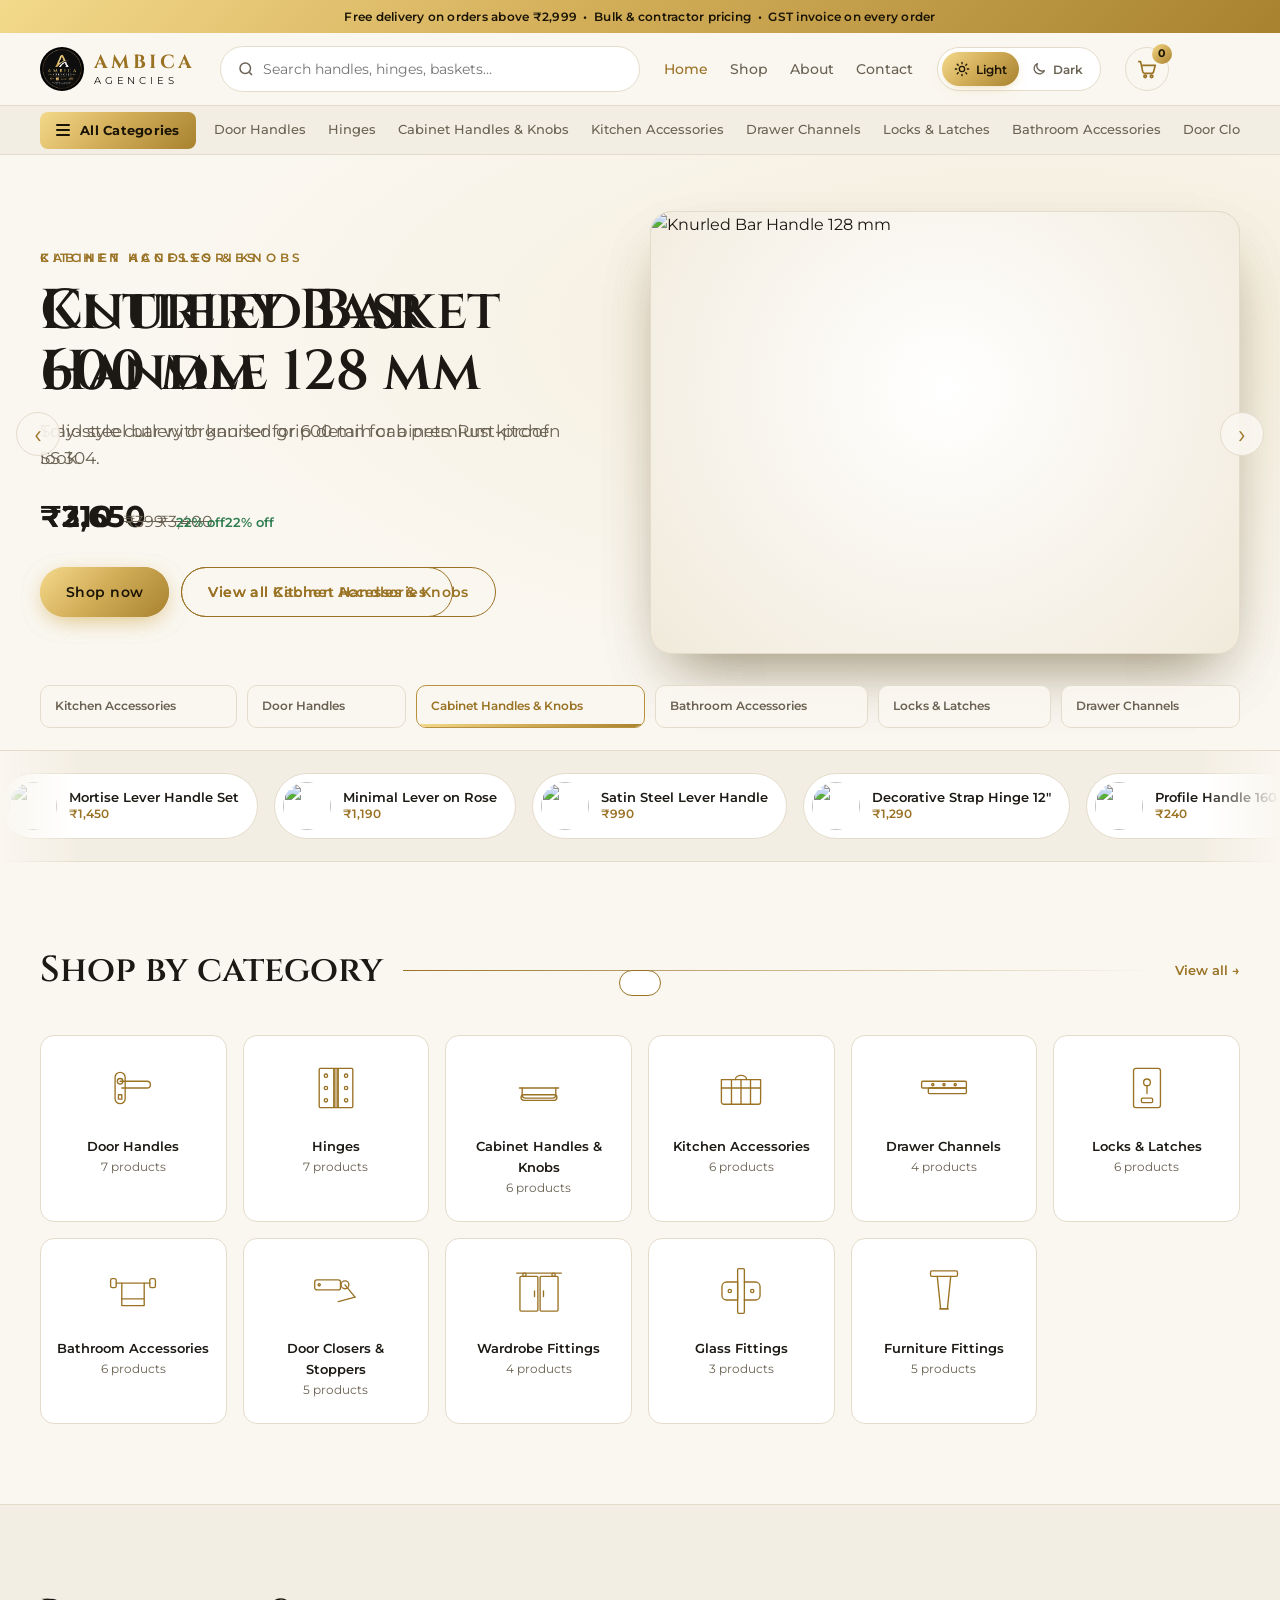
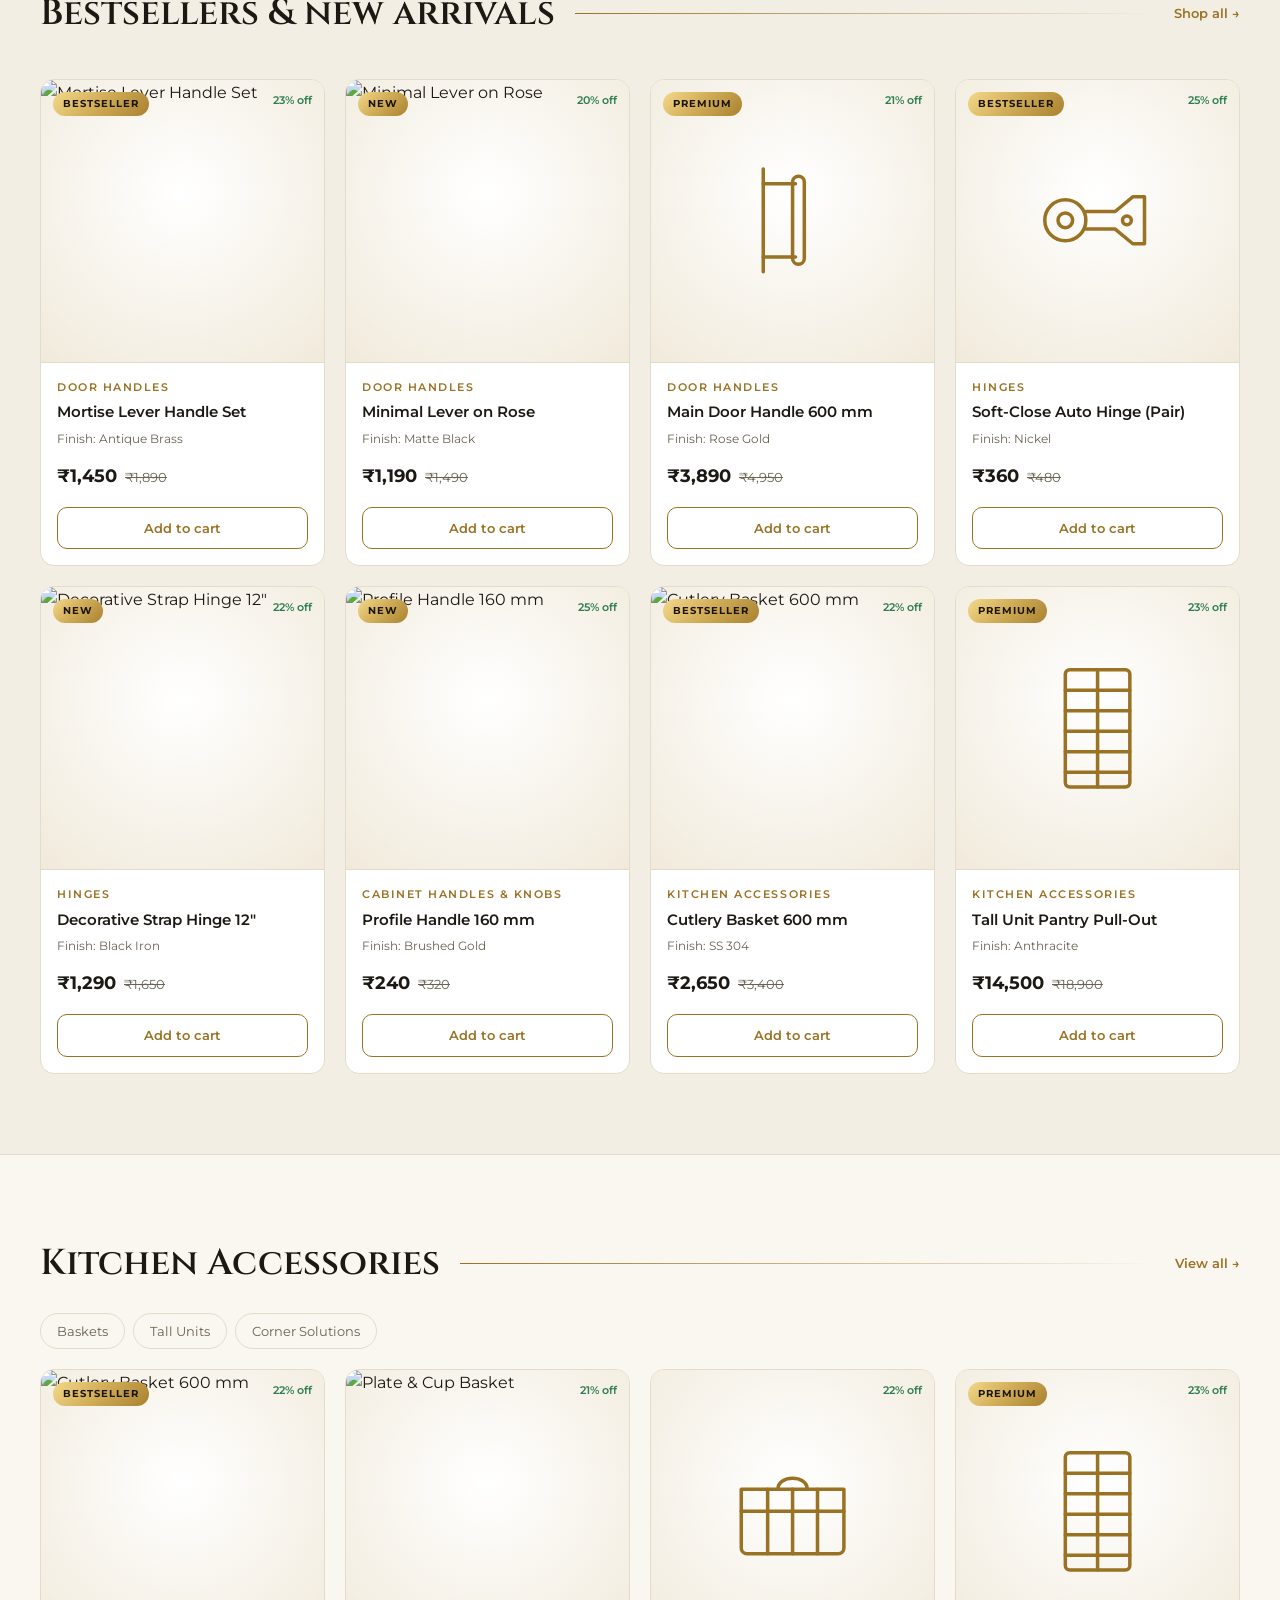
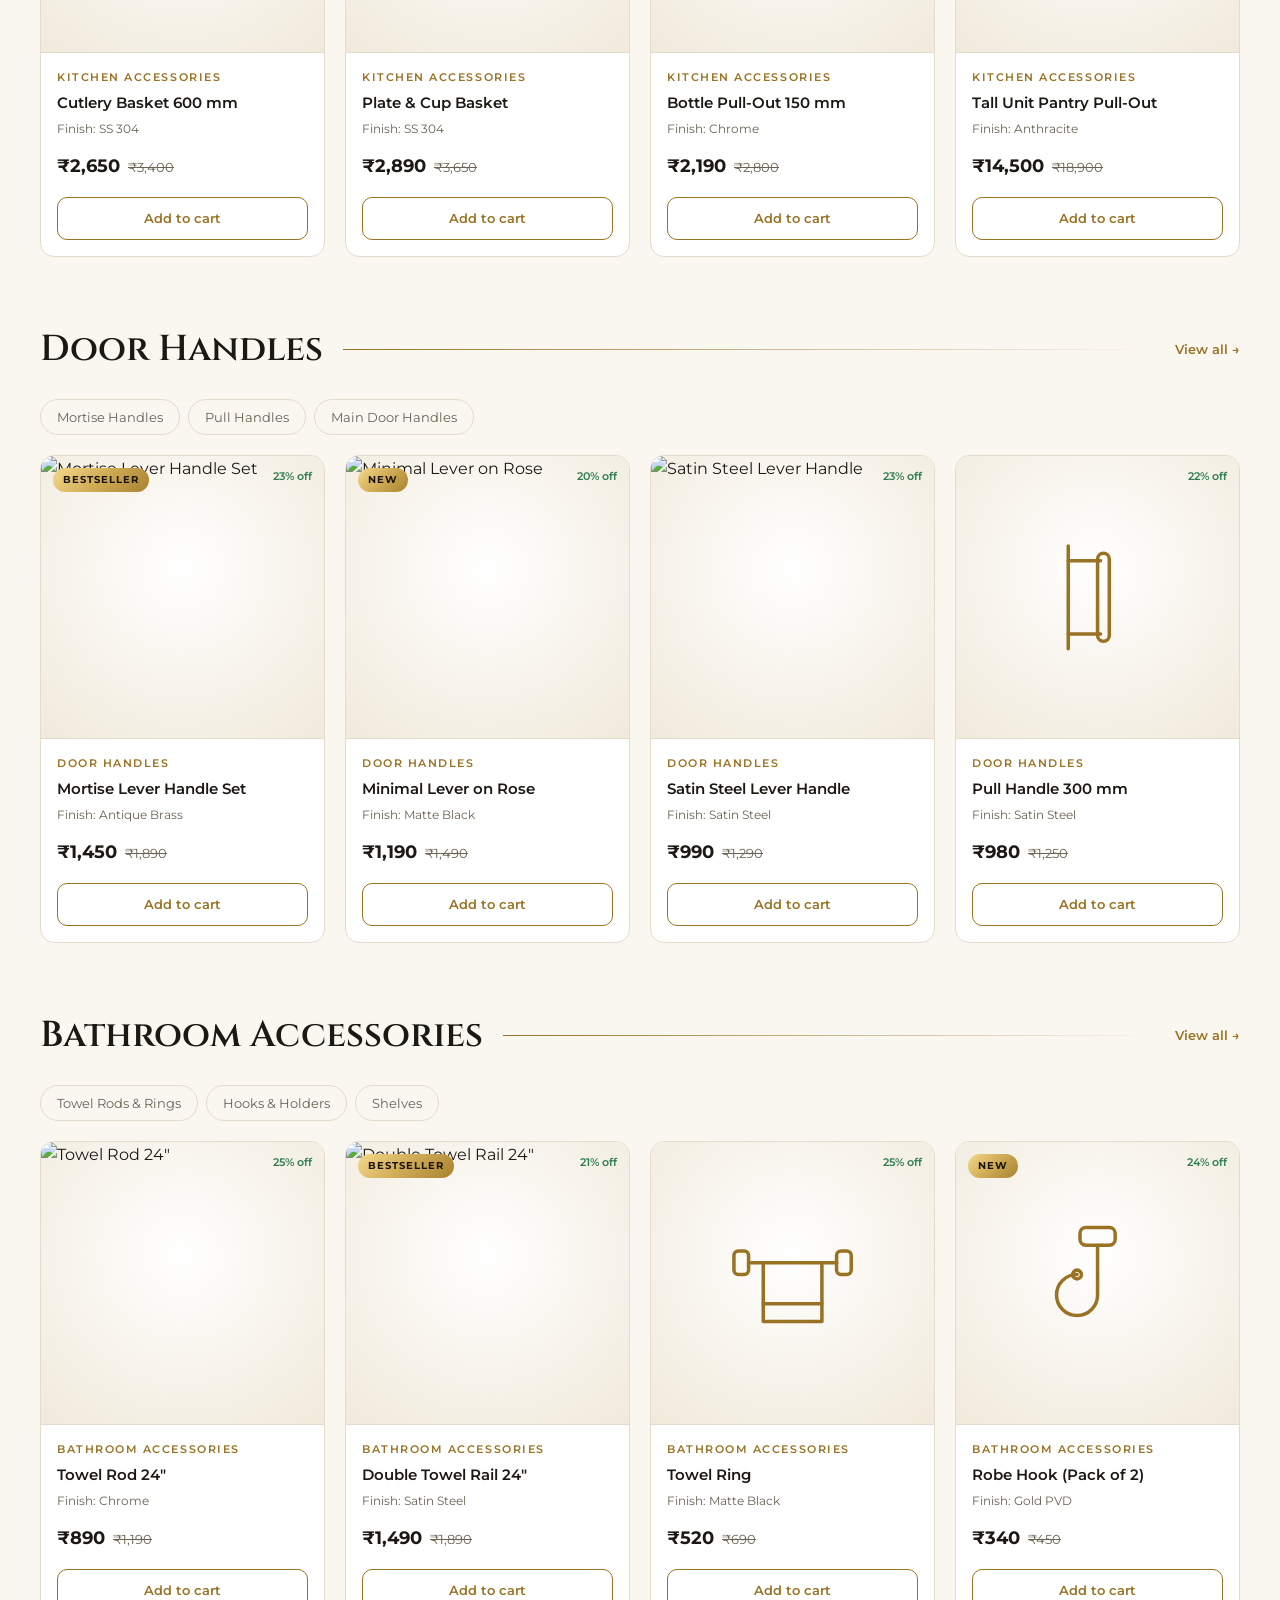
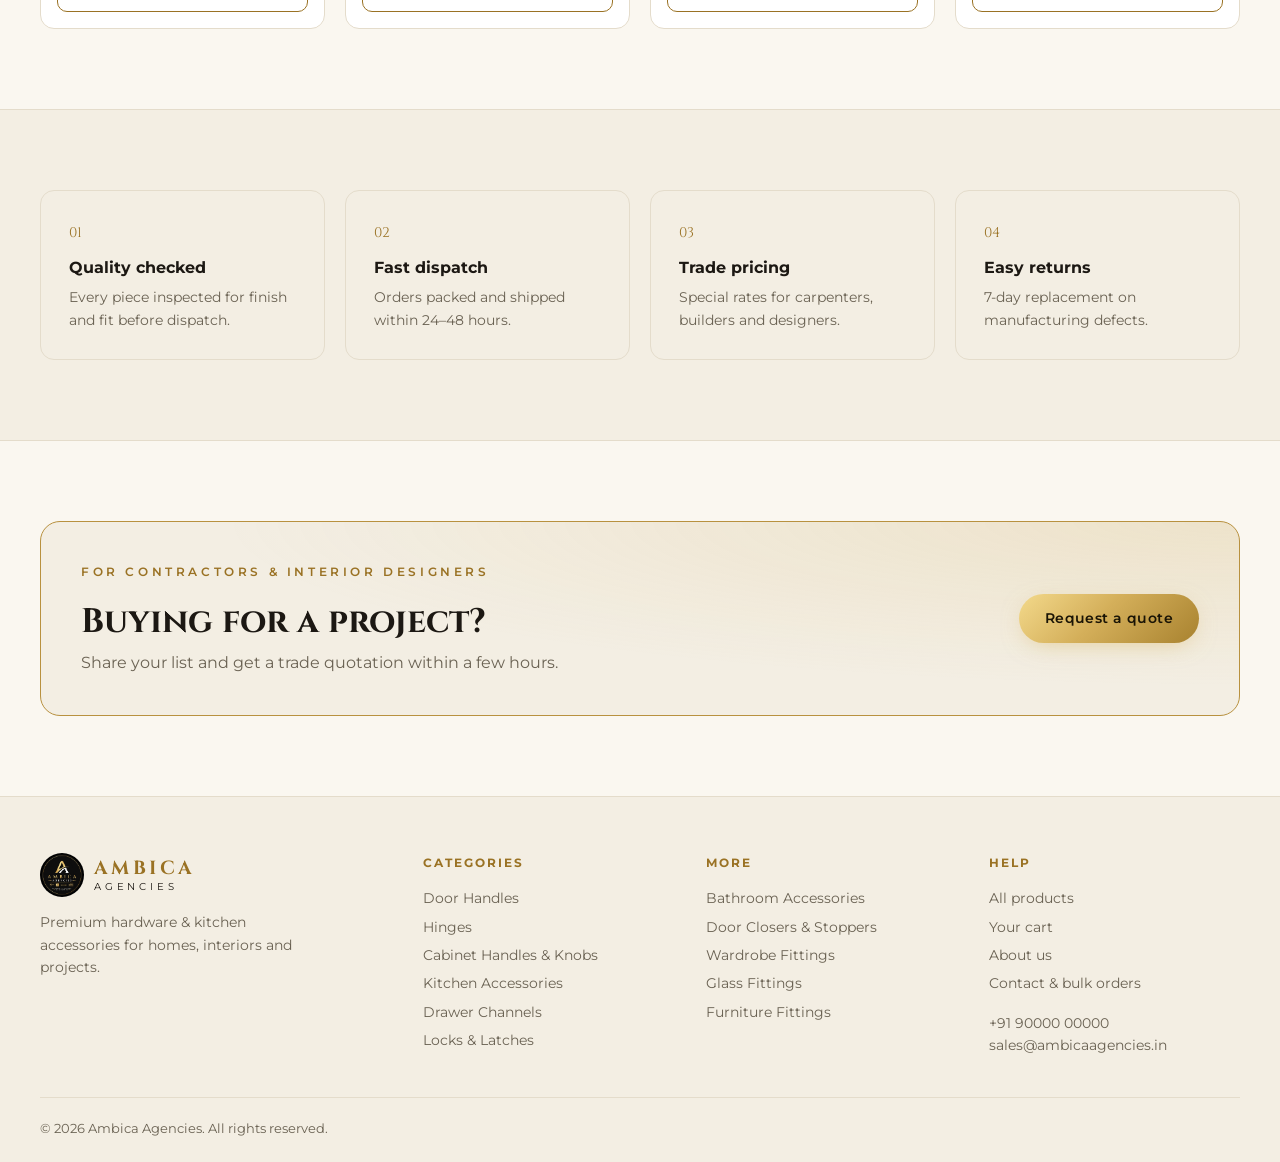
==== commit 8d23dae0: "Replace home hero with moving product slider and real photos - Auto-advancing slider with category t" ====
--- a/index.html
+++ b/index.html
@@ -16,26 +16,15 @@
   <div id="site-header"></div>
 
   <main>
-    <section class="hero">
-      <div class="container hero-inner">
-        <div class="hero-copy">
-          <p class="eyebrow">Hardware & Kitchen Accessories</p>
-          <h1>Finishing touches,<br /><span class="gold">built to last.</span></h1>
-          <p class="lead">Architectural hardware, cabinet fittings and modular kitchen accessories — trusted by homeowners, carpenters and interior designers.</p>
-          <div class="hero-cta">
-            <a href="shop.html" class="btn btn-gold">Shop all products</a>
-            <a href="contact.html" class="btn btn-ghost">Bulk enquiry</a>
-          </div>
-          <ul class="trust">
-            <li><b id="productTotal">50+</b><span>Products</span></li>
-            <li><b id="catTotal">11</b><span>Categories</span></li>
-            <li><b>GST</b><span>Invoices</span></li>
-          </ul>
-        </div>
-        <div class="hero-art">
-          <div class="ring"><img src="assets/logo.webp" alt="Ambica Agencies logo" /></div>
-        </div>
-      </div>
+    <section class="slider" id="slider" aria-roledescription="carousel" aria-label="Featured products">
+      <div class="slides" id="slides"></div>
+      <button class="sl-arrow sl-prev" id="slPrev" aria-label="Previous slide">‹</button>
+      <button class="sl-arrow sl-next" id="slNext" aria-label="Next slide">›</button>
+      <div class="container"><div class="sl-tabs" id="slTabs" role="tablist"></div></div>
+    </section>
+
+    <section class="marquee" aria-label="Trending products">
+      <div class="marquee-track" id="marquee"></div>
     </section>
 
     <section class="section">
@@ -91,8 +80,69 @@
   <script src="js/common.js"></script>
   <script>
     renderLayout("home");
-    $("#productTotal").textContent = PRODUCTS.length + "+";
-    $("#catTotal").textContent = CATEGORIES.length;
+
+    // ---------- Hero slider ----------
+    const slides = HERO_SLIDES.map((id) => PRODUCTS.find((x) => x.id === id)).filter(Boolean);
+    $("#slides").innerHTML = slides.map((prod, i) => {
+      const cat = getCategory(prod.cat);
+      const off = Math.round((1 - prod.price / prod.mrp) * 100);
+      return `<article class="slide" role="group" aria-roledescription="slide" aria-label="${i + 1} of ${slides.length}">
+        <div class="container slide-inner">
+          <div class="slide-copy">
+            <p class="eyebrow">${cat.name}</p>
+            <h2>${esc(prod.name)}</h2>
+            <p class="lead">${esc(prod.desc)}</p>
+            <div class="slide-price"><b>${inr(prod.price)}</b><s>${inr(prod.mrp)}</s>${off > 0 ? `<span class="save">${off}% off</span>` : ""}</div>
+            <div class="hero-cta">
+              <a href="${productUrl(prod.id)}" class="btn btn-gold">Shop now</a>
+              <a href="${catUrl(cat.id)}" class="btn btn-ghost">View all ${esc(cat.name)}</a>
+            </div>
+          </div>
+          <a class="slide-media" href="${productUrl(prod.id)}" tabindex="-1">
+            ${prod.photo ? `<img src="${photoUrl(prod.photo, 1100)}" alt="${esc(prod.name)}" ${i ? 'loading="lazy"' : ""} />` : icon(prod.icon)}
+          </a>
+        </div>
+      </article>`;
+    }).join("");
+    $("#slTabs").innerHTML = slides.map((prod, i) =>
+      `<button class="sl-tab" role="tab" data-i="${i}"><span>${getCategory(prod.cat).name}</span><i></i></button>`).join("");
+
+    const slideEls = $$(".slide"), tabEls = $$(".sl-tab");
+    let cur = 0;
+    function go(i) {
+      cur = (i + slides.length) % slides.length;
+      slideEls.forEach((el, k) => { el.classList.toggle("active", k === cur); el.setAttribute("aria-hidden", k !== cur); });
+      tabEls.forEach((el, k) => {
+        el.classList.remove("active"); el.setAttribute("aria-selected", k === cur);
+        if (k === cur) { void el.offsetWidth; el.classList.add("active"); } // restart progress bar
+      });
+      const bar = $("#slTabs"), t = tabEls[cur];
+      bar.scrollTo({ left: t.offsetLeft - (bar.clientWidth - t.offsetWidth) / 2, behavior: "smooth" });
+    }
+    // Each tab's progress bar drives auto-advance, so pausing the bar pauses the slider.
+    tabEls.forEach((t) => t.querySelector("i").addEventListener("animationend", () => go(cur + 1)));
+    $("#slTabs").addEventListener("click", (e) => { const t = e.target.closest(".sl-tab"); if (t) go(+t.dataset.i); });
+    $("#slPrev").onclick = () => go(cur - 1);
+    $("#slNext").onclick = () => go(cur + 1);
+    const slider = $("#slider");
+    slider.addEventListener("mouseenter", () => slider.classList.add("paused"));
+    slider.addEventListener("mouseleave", () => slider.classList.remove("paused"));
+    let touchX = null;
+    slider.addEventListener("touchstart", (e) => { touchX = e.touches[0].clientX; }, { passive: true });
+    slider.addEventListener("touchend", (e) => {
+      if (touchX === null) return;
+      const dx = e.changedTouches[0].clientX - touchX; touchX = null;
+      if (Math.abs(dx) > 50) go(cur + (dx < 0 ? 1 : -1));
+    });
+    go(0);
+
+    // ---------- Moving product strip ----------
+    const strip = PRODUCTS.filter((x) => x.photo).map((prod) => `
+      <a class="mq-item" href="${productUrl(prod.id)}">
+        <img src="${prod.image}" alt="" loading="lazy" />
+        <span><b>${esc(prod.name)}</b><em>${inr(prod.price)}</em></span>
+      </a>`).join("");
+    $("#marquee").innerHTML = strip + strip.replace(/<a class="mq-item"/g, '<a class="mq-item" aria-hidden="true" tabindex="-1"');
 
     $("#catGrid").innerHTML = CATEGORIES.map((c) => {
       const n = PRODUCTS.filter((x) => x.cat === c.id).length;
--- a/css/styles.css
+++ b/css/styles.css
@@ -68,22 +68,6 @@
 .btn-ghost:hover { background: rgba(212,175,90,.1); }
 .btn-block { width: 100%; }
 
-/* Hero */
-.hero { position: relative; overflow: hidden; background: radial-gradient(ellipse at 75% 40%, rgba(212,175,90,.14), transparent 60%), var(--black); border-bottom: 1px solid var(--line); }
-.hero-inner { display: grid; grid-template-columns: 1.1fr .9fr; gap: 40px; align-items: center; padding: 80px 0; }
-.eyebrow { font-size: 12px; letter-spacing: .3em; text-transform: uppercase; color: var(--gold); font-weight: 600; margin-bottom: 14px; }
-.hero h1 { font-family: var(--serif); font-size: clamp(36px, 5.5vw, 64px); line-height: 1.1; font-weight: 600; margin-bottom: 20px; }
-.lead { color: var(--muted); font-size: 17px; max-width: 520px; margin-bottom: 30px; }
-.hero-cta { display: flex; gap: 12px; flex-wrap: wrap; }
-.trust { list-style: none; display: flex; gap: 36px; margin-top: 44px; padding-top: 24px; border-top: 1px solid var(--line); }
-.trust li { display: flex; flex-direction: column; }
-.trust b { font-family: var(--serif); font-size: 22px; color: var(--gold); }
-.trust span { font-size: 12px; color: var(--muted); text-transform: uppercase; letter-spacing: .15em; }
-.hero-art { display: grid; place-items: center; }
-.ring { width: min(420px, 100%); aspect-ratio: 1; border-radius: 50%; padding: 6px; background: var(--gold-grad); box-shadow: 0 30px 80px -20px rgba(212,175,90,.35); animation: float 6s ease-in-out infinite; }
-.ring img { width: 100%; height: 100%; border-radius: 50%; object-fit: cover; }
-@keyframes float { 50% { transform: translateY(-12px); } }
-
 /* Sections */
 .section { padding: 80px 0; }
 .section-alt { background: var(--ink); border-block: 1px solid var(--line); }
@@ -294,6 +278,69 @@
 .footer-bottom { margin-top: 40px; padding-top: 20px; border-top: 1px solid var(--line); font-size: 13px; color: var(--muted); }
 
 
+/* ---------- Shared text bits ---------- */
+.eyebrow { font-size: 12px; letter-spacing: .3em; text-transform: uppercase; color: var(--gold); font-weight: 600; margin-bottom: 14px; }
+.lead { color: var(--muted); font-size: 17px; max-width: 520px; }
+.hero-cta { display: flex; gap: 12px; flex-wrap: wrap; }
+
+/* ---------- Product photos ---------- */
+.thumb img { width: 100%; height: 100%; object-fit: cover; transition: transform .4s; }
+.product:hover .thumb img { transform: scale(1.05); }
+.thumb { overflow: hidden; }
+.mini { overflow: hidden; }
+.mini img { width: 100%; height: 100%; object-fit: cover; }
+
+/* ---------- Home hero slider ---------- */
+.slider { position: relative; overflow: hidden; background: radial-gradient(ellipse at 80% 30%, rgba(212,175,90,.14), transparent 60%), var(--black); border-bottom: 1px solid var(--line); }
+.slides { display: grid; }
+.slide { grid-area: 1 / 1; opacity: 0; visibility: hidden; transition: opacity .7s ease, visibility .7s; }
+.slide.active { opacity: 1; visibility: visible; }
+.slide-inner { display: grid; grid-template-columns: 1fr 1.05fr; gap: 48px; align-items: center; padding: 56px 0 96px; min-height: 520px; }
+.slide-copy > * { opacity: 0; transform: translateY(18px); transition: opacity .6s ease, transform .6s ease; }
+.slide.active .slide-copy > * { opacity: 1; transform: none; }
+.slide.active .slide-copy > *:nth-child(2) { transition-delay: .08s; }
+.slide.active .slide-copy > *:nth-child(3) { transition-delay: .16s; }
+.slide.active .slide-copy > *:nth-child(4) { transition-delay: .24s; }
+.slide.active .slide-copy > *:nth-child(5) { transition-delay: .32s; }
+.slide-copy h2 { font-family: var(--serif); font-size: clamp(32px, 4.6vw, 56px); line-height: 1.08; font-weight: 600; margin-bottom: 16px; }
+.slide-copy .lead { margin-bottom: 20px; }
+.slide-price { display: flex; align-items: baseline; gap: 12px; margin-bottom: 26px; }
+.slide-price b { font-size: 30px; }
+.slide-price s { color: var(--muted); }
+.slide-media { position: relative; display: grid; place-items: center; aspect-ratio: 4 / 3; border-radius: 22px; overflow: hidden; border: 1px solid var(--line); background: radial-gradient(circle at 50% 40%, var(--thumb-1), var(--thumb-2)); box-shadow: var(--shadow-lg); }
+.slide-media img { width: 100%; height: 100%; object-fit: cover; transform: scale(1.08); transition: transform 6s ease-out; }
+.slide.active .slide-media img { transform: scale(1); }
+.slide-media svg { width: 50%; height: 50%; }
+.sl-arrow { position: absolute; top: calc(50% - 40px); width: 44px; height: 44px; border-radius: 50%; border: 1px solid var(--line); background: var(--header-bg); color: var(--gold); font-size: 26px; line-height: 1; display: grid; place-items: center; z-index: 2; transition: border-color .2s; }
+.sl-arrow:hover { border-color: var(--gold); }
+.sl-prev { left: 16px; } .sl-next { right: 16px; }
+.sl-tabs { position: absolute; bottom: 22px; left: 16px; right: 16px; width: min(1200px, 100% - 32px); margin-inline: auto; display: flex; gap: 10px; overflow-x: auto; scrollbar-width: none; z-index: 2; }
+.sl-tabs::-webkit-scrollbar { display: none; }
+.sl-tab { flex: 1 0 auto; min-width: 130px; padding: 10px 14px 12px; border-radius: 10px; border: 1px solid var(--line); background: var(--header-bg); backdrop-filter: blur(8px); font-size: 12px; font-weight: 600; color: var(--muted); text-align: left; position: relative; overflow: hidden; transition: color .2s, border-color .2s; }
+.sl-tab:hover { color: var(--text); }
+.sl-tab.active { color: var(--gold); border-color: var(--gold-3); }
+.sl-tab i { position: absolute; left: 0; bottom: 0; height: 3px; width: 0; background: var(--gold-grad); }
+.sl-tab.active i { animation: slfill 5.5s linear forwards; }
+.slider.paused .sl-tab.active i { animation-play-state: paused; }
+@keyframes slfill { to { width: 100%; } }
+
+/* ---------- Moving product strip ---------- */
+.marquee { overflow: hidden; padding: 22px 0; border-bottom: 1px solid var(--line); background: var(--ink); mask-image: linear-gradient(90deg, transparent, #000 6%, #000 94%, transparent); -webkit-mask-image: linear-gradient(90deg, transparent, #000 6%, #000 94%, transparent); }
+.marquee-track { display: flex; gap: 16px; width: max-content; animation: marquee 50s linear infinite; }
+.marquee:hover .marquee-track { animation-play-state: paused; }
+@keyframes marquee { to { transform: translateX(calc(-50% - 8px)); } }
+.mq-item { display: flex; align-items: center; gap: 12px; padding: 8px 18px 8px 8px; border-radius: 999px; border: 1px solid var(--line); background: var(--panel); white-space: nowrap; transition: border-color .2s; }
+.mq-item:hover { border-color: var(--gold); }
+.mq-item img { width: 48px; height: 48px; border-radius: 50%; object-fit: cover; }
+.mq-item span { display: grid; line-height: 1.3; }
+.mq-item b { font-size: 13px; font-weight: 600; }
+.mq-item em { font-style: normal; font-size: 12px; color: var(--gold); font-weight: 600; }
+
+@media (prefers-reduced-motion: reduce) {
+  .marquee-track { animation-duration: 120s; }
+  .slide-media img, .slide-copy > * { transition: none; transform: none; }
+}
+
 /* ---------- Light theme ---------- */
 :root[data-theme="light"] {
   --black: #faf7f0;
@@ -318,15 +365,19 @@
 body, .header, .catnav, .card, .cat, .footer, .mega, .section-alt { transition: background-color .25s, border-color .25s, color .25s; }
 
 /* Theme toggle */
-.theme-btn { width: 44px; height: 44px; border-radius: 50%; border: 1px solid var(--line); display: grid; place-items: center; flex-shrink: 0; transition: border-color .2s; }
-.theme-btn:hover { border-color: var(--gold); }
-.theme-btn svg { width: 20px; height: 20px; fill: none; stroke: var(--gold); stroke-width: 1.8; stroke-linecap: round; stroke-linejoin: round; }
-.theme-btn .sun { display: none; }
-:root[data-theme="light"] .theme-btn .sun { display: block; }
-:root[data-theme="light"] .theme-btn .moon { display: none; }
+.theme-switch { position: relative; display: grid; grid-template-columns: 1fr 1fr; align-items: center; height: 44px; padding: 4px; border-radius: 999px; border: 1px solid var(--line); background: var(--panel); flex-shrink: 0; transition: border-color .2s; }
+.theme-switch:hover, .theme-switch:focus-visible { border-color: var(--gold); outline: none; }
+.ts-opt { position: relative; z-index: 1; display: flex; align-items: center; justify-content: center; gap: 6px; height: 100%; padding: 0 12px; font-size: 12px; font-weight: 600; color: var(--muted); transition: color .25s; }
+.ts-opt em { font-style: normal; }
+.ts-opt svg { width: 16px; height: 16px; fill: none; stroke: currentColor; stroke-width: 2; stroke-linecap: round; stroke-linejoin: round; }
+.ts-knob { position: absolute; top: 4px; bottom: 4px; left: 4px; width: calc(50% - 4px); border-radius: 999px; background: var(--gold-grad); box-shadow: 0 4px 14px -6px rgba(212,175,90,.7); transform: translateX(100%); transition: transform .3s cubic-bezier(.4,.2,.2,1); }
+:root[data-theme="light"] .ts-knob { transform: translateX(0); }
+:root:not([data-theme="light"]) .ts-dark, :root[data-theme="light"] .ts-light { color: var(--on-gold); }
 
 /* Responsive */
 @media (max-width: 1000px) {
+  .slide-inner { grid-template-columns: 1fr 1fr; gap: 28px; min-height: 0; }
+  .sl-arrow { display: none; }
   .nav { display: none; }
   .mega { grid-template-columns: repeat(3, 1fr); }
   .shop-layout { grid-template-columns: 1fr; gap: 16px; }
@@ -340,10 +391,17 @@
   .feat-grid { grid-template-columns: repeat(2, 1fr); }
 }
 @media (max-width: 760px) {
+  .slide-inner { grid-template-columns: 1fr; gap: 22px; padding: 24px 0 86px; }
+  .slide-media { order: -1; aspect-ratio: 16 / 10; }
+  .slide-copy .lead { font-size: 15px; display: -webkit-box; -webkit-line-clamp: 2; -webkit-box-orient: vertical; overflow: hidden; }
+  .slide-price { margin-bottom: 18px; }
+  .sl-tab { min-width: 112px; }
   .header { position: static; }
   .catnav { top: 0; }
   .header-inner { flex-wrap: wrap; height: auto; padding: 12px 0; gap: 12px; }
   .allcats-btn { padding: 8px 12px; }
+  .ts-opt { padding: 0 9px; }
+  .ts-opt em { display: none; }
   .allcats { position: static; }
   .catnav-inner { position: relative; }
   .mega { grid-template-columns: 1fr 1fr; width: 100%; max-height: 70vh; overflow-y: auto; padding: 18px; gap: 18px; }
@@ -358,10 +416,6 @@
   .footer-grid > div:first-child { grid-column: 1 / -1; }
   .search { order: 3; max-width: none; flex-basis: 100%; }
   .brand { margin-right: auto; }
-  .hero-inner { grid-template-columns: 1fr; padding: 48px 0; }
-  .hero-art { order: -1; }
-  .ring { width: 220px; }
-  .trust { gap: 24px; }
   .section { padding: 56px 0; }
   .cat-grid { grid-template-columns: repeat(2, 1fr); }
   .cat { padding: 18px 10px; }
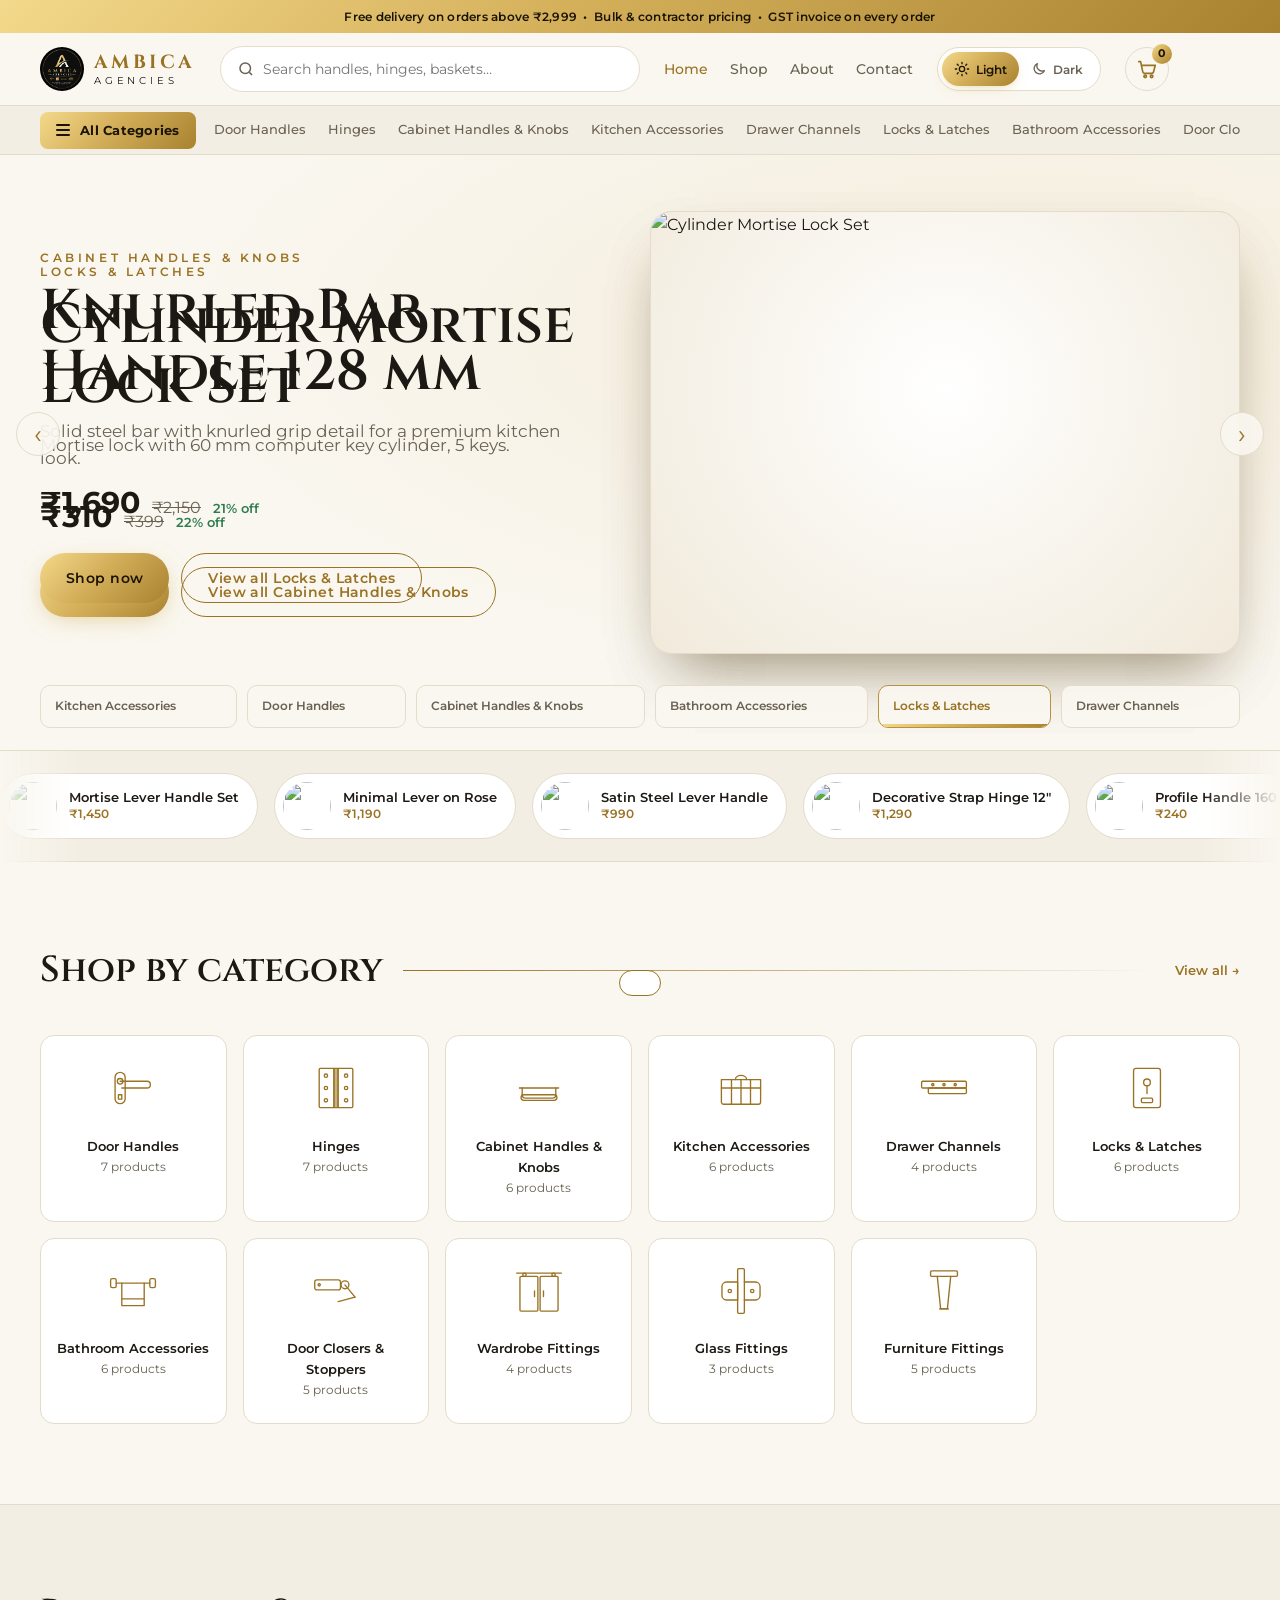
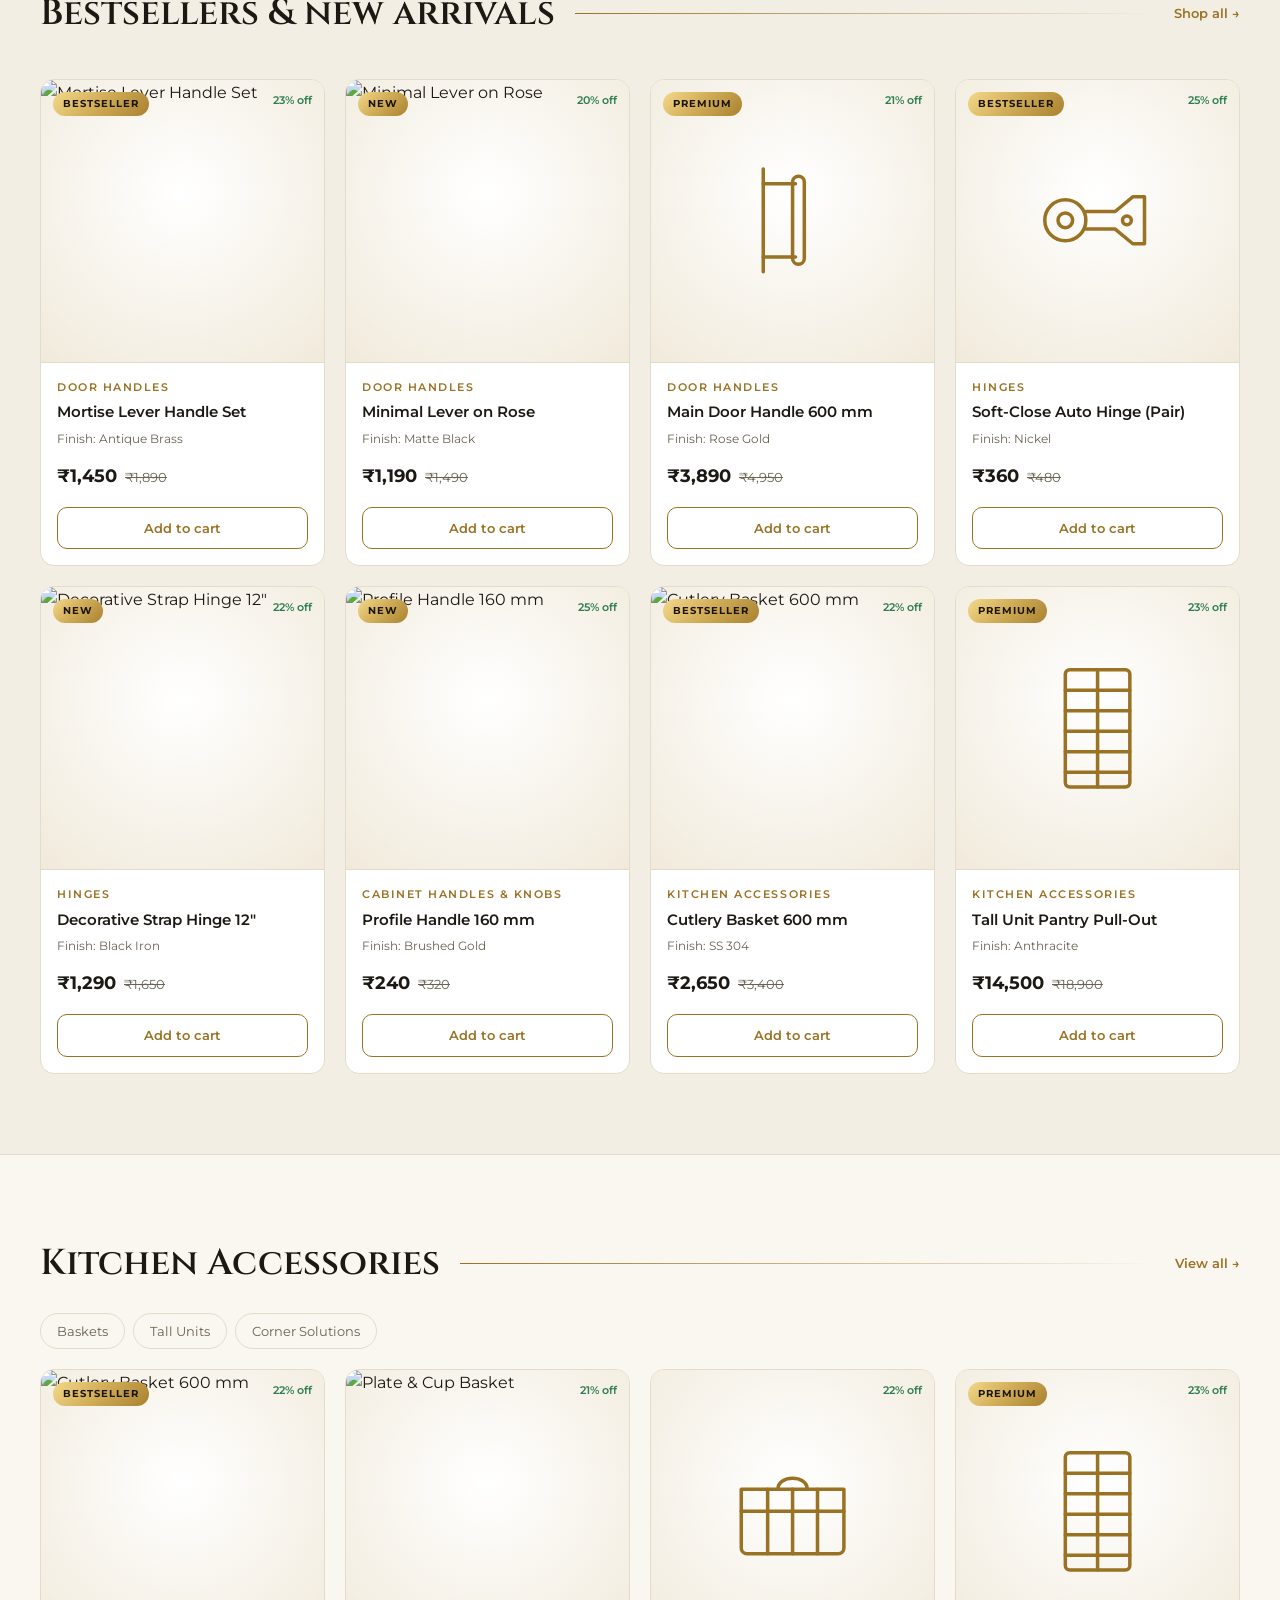
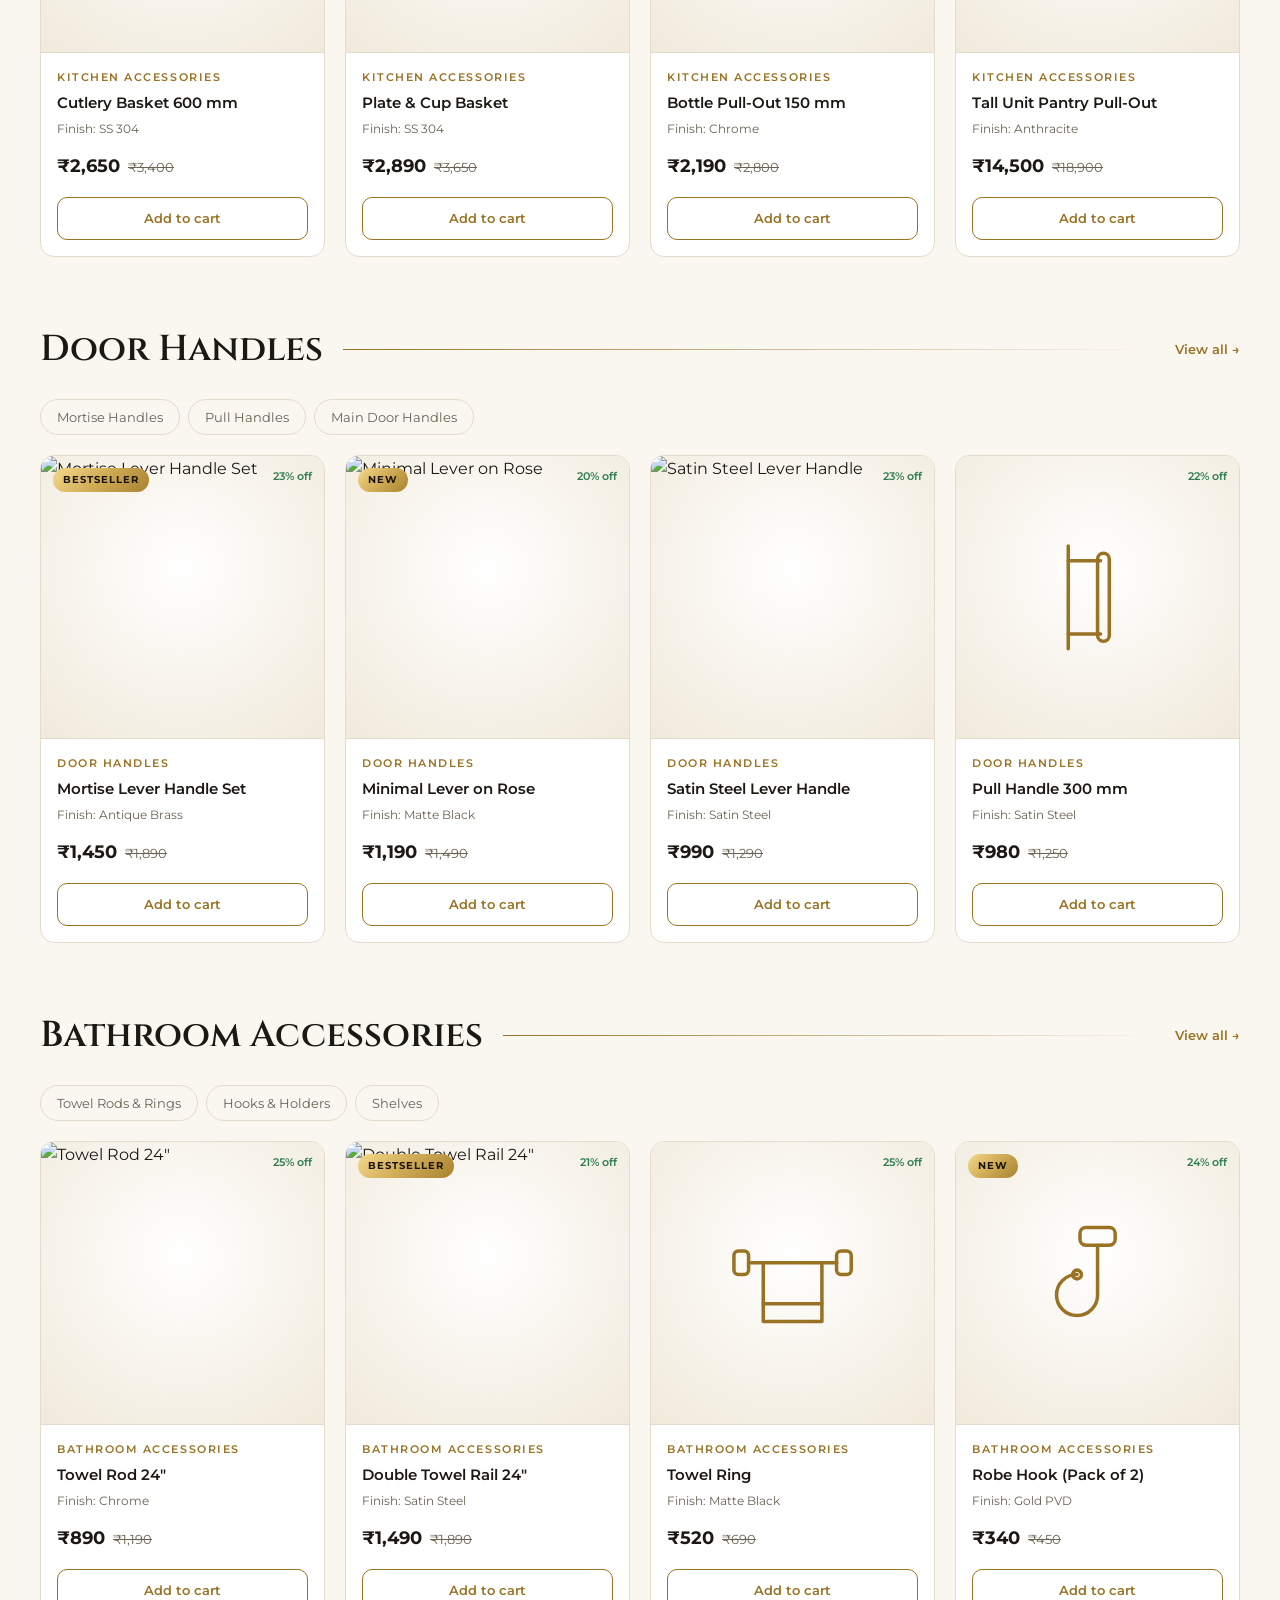
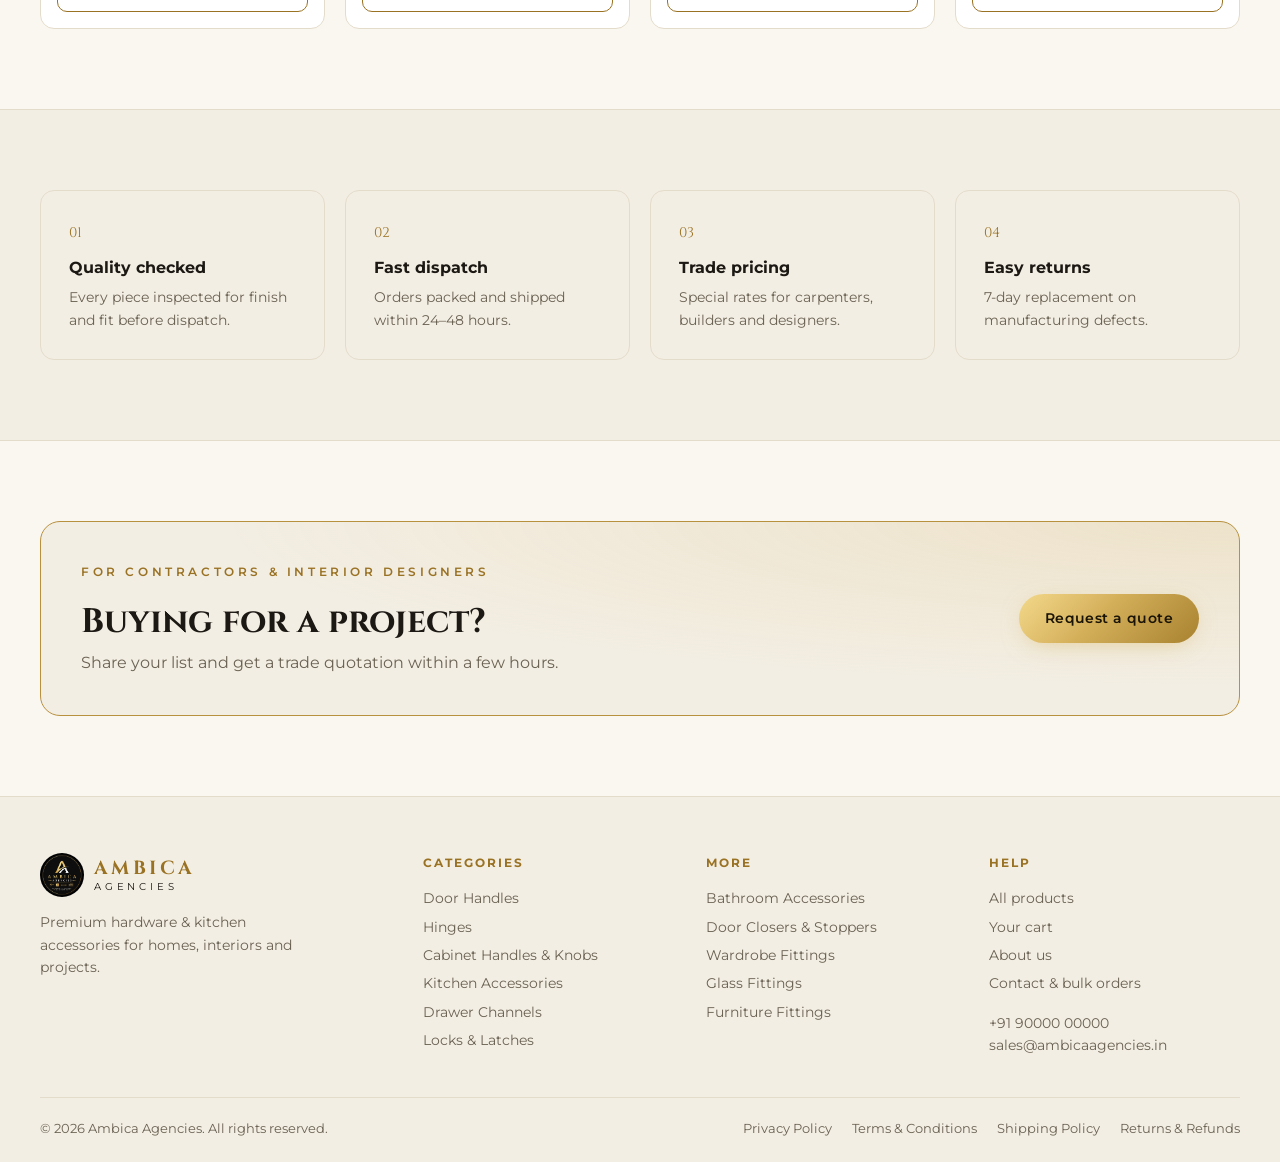
==== commit c8c83899: "Add policy pages, SEO setup and go-live guide - Privacy, Terms, Shipping and Returns policy pages (t" ====
--- a/index.html
+++ b/index.html
@@ -4,7 +4,19 @@
   <meta charset="utf-8" />
   <meta name="viewport" content="width=device-width, initial-scale=1" />
   <title>Ambica Agencies — Hardware & Kitchen Accessories</title>
-  <meta name="description" content="Premium door handles, hinges, cabinet pulls, kitchen baskets and furniture hardware. Shop online from Ambica Agencies." />
+  <meta name="description" content="Shop door handles, hinges, cabinet handles, modular kitchen baskets, drawer channels, locks and bathroom accessories online from Ambica Agencies. GST invoice, fast dispatch, bulk pricing." />
+  <!-- seo:start -->
+  <link rel="canonical" href="https://www.ambicaagencies.in/" />
+  <meta name="theme-color" content="#0b0b0b" />
+  <meta property="og:site_name" content="Ambica Agencies" />
+  <meta property="og:type" content="website" />
+  <meta property="og:title" content="Ambica Agencies — Hardware & Kitchen Accessories" />
+  <meta property="og:description" content="Shop door handles, hinges, cabinet handles, modular kitchen baskets, drawer channels, locks and bathroom accessories online from Ambica Agencies. GST invoice, fast dispatch, bulk pricing." />
+  <meta property="og:url" content="https://www.ambicaagencies.in/" />
+  <meta property="og:image" content="https://www.ambicaagencies.in/assets/logo.webp" />
+  <meta name="twitter:card" content="summary" />
+  <script type="application/ld+json">{"@context":"https://schema.org","@type":"HardwareStore","name":"Ambica Agencies","url":"https://www.ambicaagencies.in/","logo":"https://www.ambicaagencies.in/assets/logo.webp","image":"https://www.ambicaagencies.in/assets/logo.webp","description":"Hardware & kitchen accessories","telephone":"+91 90000 00000","email":"sales@ambicaagencies.in","address":{"@type":"PostalAddress","streetAddress":"Shop No. __, Market Road","addressLocality":"Your City","postalCode":"000000","addressCountry":"IN"},"openingHours":"Mo-Sa 10:00-20:00","priceRange":"₹₹"}</script>
+  <!-- seo:end -->
   <link rel="icon" href="assets/logo.webp" />
   <link rel="preconnect" href="https://fonts.googleapis.com" />
   <link rel="preconnect" href="https://fonts.gstatic.com" crossorigin />
--- a/css/styles.css
+++ b/css/styles.css
@@ -340,6 +340,23 @@
   .marquee-track { animation-duration: 120s; }
   .slide-media img, .slide-copy > * { transition: none; transform: none; }
 }
+
+/* ---------- Policy pages ---------- */
+.legal { max-width: 820px; }
+.legal h2 { font-family: var(--serif); font-size: 21px; font-weight: 600; margin: 34px 0 10px; color: var(--text); }
+.legal p, .legal li { color: var(--muted); font-size: 15px; }
+.legal p + p { margin-top: 12px; }
+.legal ul { padding-left: 20px; display: grid; gap: 8px; margin-top: 8px; }
+.legal b { color: var(--text); font-weight: 600; }
+.legal a { color: var(--gold); text-decoration: underline; }
+.legal-contact { margin-top: 44px; padding: 24px 28px; }
+.legal-contact h3 { font-family: var(--serif); font-size: 19px; margin-bottom: 8px; }
+.footer-bottom { display: flex; justify-content: space-between; align-items: center; gap: 12px 24px; flex-wrap: wrap; }
+.footer-legal { display: flex; gap: 8px 20px; flex-wrap: wrap; }
+.footer-legal a { color: var(--muted); }
+.footer-legal a:hover { color: var(--gold); }
+.agree { font-size: 12px; color: var(--muted); text-align: center; }
+.agree a { color: var(--gold); text-decoration: underline; }
 
 /* ---------- Light theme ---------- */
 :root[data-theme="light"] {
